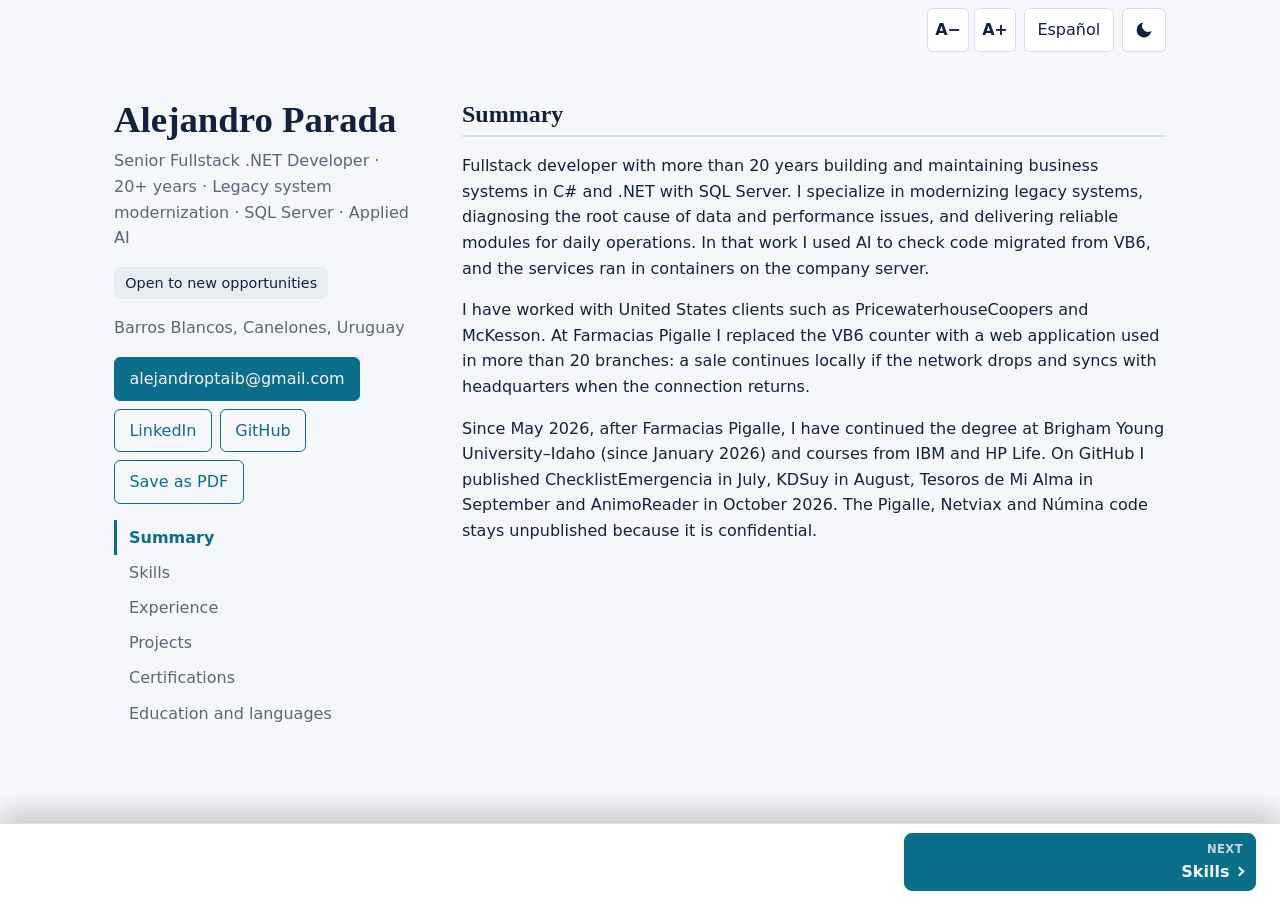
==== en/index.html @ 7855dfec "Alinear habilidades y cursos con lo que los casos pueden respaldar, y cerrar Sistemas HE en 2020. Co" ====
<!DOCTYPE html>
<html lang="en">
<head>
  <meta charset="utf-8">
  <script>
    try {
      var saved = localStorage.getItem("cv-lang");
      var lang = (document.documentElement.lang || "es").slice(0, 2);
      var agent = navigator.userAgent || "";
      var crawler = /bot|crawl|spider|slurp|preview|inspectiontool|google|bing|baidu|yandex|duckduck/i.test(agent);
      if (!crawler && (!saved || saved !== lang)) document.documentElement.classList.add("lang-pending");
    } catch (e) {}
  </script>
  <style>html.lang-pending body{visibility:hidden}</style>
  <meta name="viewport" content="width=device-width, initial-scale=1, viewport-fit=cover">
  <title>Alejandro Parada · Senior Fullstack .NET Developer</title>
  <meta name="description" content="Senior Fullstack .NET Developer with 20+ years of experience. Legacy system modernization, SQL Server and applied AI.">
  <meta name="author" content="Alejandro Parada">
  <meta name="robots" content="index, follow, max-snippet:-1, max-image-preview:large">
  <link rel="canonical" href="https://alejandroparada.github.io/en/">
  <meta property="og:type" content="profile">
  <meta property="og:site_name" content="Alejandro Parada">
  <meta property="og:title" content="Alejandro Parada · Senior Fullstack .NET Developer">
  <meta property="og:description" content="Senior Fullstack .NET Developer with 20+ years of experience. Legacy system modernization, SQL Server and applied AI.">
  <meta property="og:url" content="https://alejandroparada.github.io/en/">
  <meta property="og:locale" content="en_US">
  <meta property="og:locale:alternate" content="es_UY">
  <meta property="profile:first_name" content="Alejandro">
  <meta property="profile:last_name" content="Parada">
  <meta name="twitter:card" content="summary">
  <meta name="twitter:title" content="Alejandro Parada · Senior Fullstack .NET Developer">
  <meta name="twitter:description" content="Senior Fullstack .NET Developer with 20+ years of experience. Legacy system modernization, SQL Server and applied AI.">
  <meta name="color-scheme" content="light dark">
  <meta name="theme-color" content="#f5f7fa" media="(prefers-color-scheme: light)">
  <meta name="theme-color" content="#0e1420" media="(prefers-color-scheme: dark)">
  <link rel="alternate" hreflang="es" href="https://alejandroparada.github.io/">
  <link rel="alternate" hreflang="en" href="https://alejandroparada.github.io/en/">
  <link rel="alternate" hreflang="x-default" href="https://alejandroparada.github.io/">
  <script src="../js/locale.js?v=20261109h"></script>
  <link rel="stylesheet" href="../css/styles.css?v=20261109i">
  <script src="../js/theme.js?v=20261109h"></script>
  <script src="../js/font-size.js?v=20261109h"></script>
  <script src="../js/i18n.js?v=20261109h" defer></script>
  <script src="../js/data.js?v=20261109h" defer></script>
  <script src="../js/content/en.js?v=20261109k" defer></script>
  <script src="../js/templates.js?v=20261109j" defer></script>
  <script src="../js/experience.js?v=20261109h" defer></script>
  <script src="../js/detail-sheet.js?v=20261109h" defer></script>
  <script src="../js/case-sheet.js?v=20261109h" defer></script>
  <script src="../js/drawer.js?v=20261109h" defer></script>
  <script src="../js/tabs.js?v=20261109h" defer></script>
  <script src="../js/github.js?v=20261109h" defer></script>
  <script src="../js/main.js?v=20261109h" defer></script>
  <script type="application/ld+json">
  {
    "@context": "https://schema.org",
    "@type": "ProfilePage",
    "inLanguage": "en",
    "url": "https://alejandroparada.github.io/en/",
    "mainEntity": {
      "@type": "Person",
      "@id": "https://alejandroparada.github.io/#alejandro-parada",
      "name": "Alejandro Parada",
      "jobTitle": "Senior Fullstack .NET Developer",
      "description": "Senior Fullstack .NET Developer with 20+ years of experience. Legacy system modernization, SQL Server and applied AI.",
      "url": "https://alejandroparada.github.io/en/",
      "address": {
        "@type": "PostalAddress",
        "addressLocality": "Barros Blancos",
        "addressRegion": "Canelones",
        "addressCountry": "UY"
      },
      "knowsLanguage": ["es", "en"],
      "email": "alejandroptaib@gmail.com",
      "sameAs": [
        "https://www.linkedin.com/in/alejandro-parada-36637438/",
        "https://github.com/AlejandroParada"
      ]
    }
  }
  </script>
</head>
<body>
  <a class="skip-link" href="#main">Skip to content</a>

  <header class="topbar">
    <button type="button" class="topbar-btn menu-toggle" aria-controls="site-nav" aria-expanded="false">
      <span class="menu-icon" aria-hidden="true"></span>
      <span>Menu</span>
    </button>
    <div class="topbar-prefs">
      <div class="font-size" role="group" aria-label="Text size">
        <button type="button" class="topbar-btn" data-font-step="-1" aria-label="Decrease text size">A−</button>
        <button type="button" class="topbar-btn" data-font-step="1" aria-label="Increase text size">A+</button>
      </div>
      <a class="topbar-btn" href="../index.html" hreflang="es" lang="es">Español</a>
      <button type="button" class="topbar-btn theme-toggle" data-action="toggle-theme" aria-pressed="false" aria-label="Dark mode" title="Dark mode">
        <span class="theme-icon" aria-hidden="true"></span>
      </button>
    </div>
  </header>

  <div class="wrap">
    <aside>
      <h1>Alejandro Parada</h1>
      <p class="tag muted">Senior Fullstack .NET Developer · 20+ years · Legacy system modernization · SQL Server · Applied AI</p>
      <p class="badge">Open to new opportunities</p>
      <address class="tag muted">Barros Blancos, Canelones, Uruguay</address>
      <p class="tag contact-print">alejandroptaib@gmail.com · github.com/AlejandroParada</p>

      <div class="actions">
        <a class="btn btn-primary" href="mailto:alejandroptaib@gmail.com">alejandroptaib@gmail.com</a>
        <a class="btn" rel="me" href="https://www.linkedin.com/in/alejandro-parada-36637438/">LinkedIn</a>
        <a class="btn" id="gh" rel="me" href="https://github.com/AlejandroParada">GitHub</a>
        <button type="button" class="btn" data-action="print">Save as PDF</button>      </div>

      <nav class="drawer" id="site-nav" aria-label="Sections">
        <div class="drawer-head">
          <span class="drawer-title">Sections</span>
          <button type="button" class="drawer-close" data-drawer-close aria-label="Close menu">×</button>
        </div>
        <a href="#summary">Summary</a>
        <a href="#skills">Skills</a>
        <a href="#experience">Experience</a>
        <a href="#projects">Projects</a>
        <a href="#certifications">Certifications</a>
        <a href="#education">Education and languages</a>
      </nav>
    </aside>

    <main id="main" tabindex="-1">
      <section id="summary">
        <h2>Summary</h2>
        <p>Fullstack developer with more than 20 years building and maintaining business systems in C# and .NET with SQL Server. I specialize in modernizing legacy systems, diagnosing the root cause of data and performance issues, and delivering reliable modules for daily operations. In that work I used AI to check code migrated from VB6, and the services ran in containers on the company server.</p>
        <p>I have worked with United States clients such as PricewaterhouseCoopers and McKesson. At Farmacias Pigalle I replaced the VB6 counter with a web application used in more than 20 branches: a sale continues locally if the network drops and syncs with headquarters when the connection returns.</p>
        <p>Since May 2026, after Farmacias Pigalle, I have continued the degree at Brigham Young University–Idaho (since January 2026) and courses from IBM and HP Life. On GitHub I published ChecklistEmergencia in July, KDSuy in August, Tesoros de Mi Alma in September and AnimoReader in October 2026. The Pigalle, Netviax and Númina code stays unpublished because it is confidential.</p>
      </section>

      <section id="skills">
        <h2>Skills</h2>
        <div data-render="skills"></div>
      </section>

      <section id="experience">
        <h2>Experience</h2>
        <p class="tag muted">Tap each position to see more information.</p>
        <div class="actions">
          <button type="button" class="btn btn-sm" data-action="expand-all">Expand all</button>
          <button type="button" class="btn btn-sm" data-action="collapse-all">Collapse all</button>
        </div>
        <div data-render="jobs"></div>
      </section>

      <section id="projects">
        <h2>Projects</h2>
        <div class="grid" data-render="projects"></div>
        <div class="grid" data-render="repos"></div>
      </section>

      <section id="certifications">
        <h2>Certifications and courses</h2>
        <p class="tag muted">Tap each certification to see the details of each one.</p>
        <div data-render="certs"></div>
      </section>

      <section id="education">
        <h2>Education and languages</h2>
        <div data-render="education"></div>
        <div data-render="languages"></div>
      </section>

      <noscript><p class="muted">Enable JavaScript to see the full CV details.</p></noscript>
    </main>
  </div>

  <nav class="pager" aria-label="Pages">
    <a class="pager-btn pager-prev" data-pager="prev" hidden>
      <span class="pager-dir">Previous</span>
      <span class="pager-label">
        <span class="pager-chevron" aria-hidden="true"></span>
        <span class="pager-name"></span>
      </span>
    </a>
    <a class="pager-btn pager-next" data-pager="next" hidden>
      <span class="pager-dir">Next</span>
      <span class="pager-label">
        <span class="pager-chevron" aria-hidden="true"></span>
        <span class="pager-name"></span>
      </span>
    </a>
  </nav>

  <div class="drawer-backdrop" data-drawer-close></div>

  <div class="sheet" id="detail-sheet" role="region" aria-labelledby="detail-sheet-title" aria-live="polite">
    <div data-sheet-content></div>
  </div>

  <div class="case-backdrop" data-case-close></div>
  <div class="case-sheet" id="case-sheet" role="dialog" aria-modal="true" aria-hidden="true" aria-labelledby="case-sheet-title">
    <div data-case-content></div>
  </div>
</body>
</html>
---- css/styles.css ----
/* ==========================================================================
   Tokens
   ========================================================================== */
/* Cada color: light-dark(claro, oscuro). El tema lo decide color-scheme. */
:root {
  --bg: light-dark(#f5f7fa, #0e1420);
  --panel: light-dark(#fff, #151d2c);
  --ink: light-dark(#14213d, #e8edf5);
  --mute: light-dark(#5b6678, #9aa7bb);
  --line: light-dark(#d9dfe8, #26324a);
  --acc: light-dark(#0b6e8a, #5cc3df);
  --chip: light-dark(#e6eef4, #1d2940);
  --shadow: light-dark(rgba(0, 0, 0, .2), rgba(0, 0, 0, .5));

  --font-sans: system-ui, -apple-system, "Segoe UI", Roboto, sans-serif;
  --font-serif: Georgia, "Times New Roman", serif;

  --max: 1100px;
  --gutter: clamp(16px, 3vw, 24px);
  --gap: clamp(24px, 4vw, 48px);
  --pad-block: clamp(24px, 5vw, 48px);
  --radius: 8px;
  --radius-sm: 6px;
  --focus: 3px solid var(--acc);
  --tap: 2.75rem;
  --dur: .2s;

  --safe-left: max(var(--gutter), env(safe-area-inset-left, 0px));
  --safe-right: max(var(--gutter), env(safe-area-inset-right, 0px));
  --pager-space: calc(4.6rem + env(safe-area-inset-bottom, 0px));

  color-scheme: light dark;
}

:root[data-theme="light"] { color-scheme: light; }
:root[data-theme="dark"] { color-scheme: dark; }

/* ==========================================================================
   Base
   ========================================================================== */
*,
*::before,
*::after { box-sizing: border-box; }

html {
  -webkit-text-size-adjust: 100%;
  text-size-adjust: 100%;
  scroll-padding-bottom: var(--pager-space);
  font-size: calc(100% * var(--font-scale, 1));
}

@media (prefers-reduced-motion: no-preference) {
  html { scroll-behavior: smooth; }
}

body {
  margin: 0;
  padding-bottom: var(--pager-space);
  background: var(--bg);
  color: var(--ink);
  font: 1rem/1.6 var(--font-sans);
  overflow-wrap: break-word;
}

a { color: var(--acc); }

:focus-visible {
  outline: var(--focus);
  outline-offset: 2px;
}

[tabindex="-1"]:focus { outline: none; }

[hidden] { display: none !important; }

/* Mientras se resuelve el país, no se muestra el idioma que luego se va a cambiar. */
html.lang-pending body { visibility: hidden; }

h1, h2, h3 { margin: 0; text-wrap: balance; }

h1, h2, .dec-title, .sheet-title {
  font-family: var(--font-serif);
  font-weight: 700;
  line-height: 1.2;
}

h1 {
  font-size: clamp(1.9rem, 1.5rem + 2vw, 2.3rem);
  line-height: 1.1;
  margin-bottom: .5rem;
}

h2 {
  font-size: clamp(1.3rem, 1.15rem + .8vw, 1.5rem);
  margin-bottom: 1rem;
  padding-bottom: .4rem;
  border-bottom: 2px solid var(--line);
}

h3 { font-size: 1.05rem; }

ul { margin: 0; padding-left: 1.1rem; }

/* ==========================================================================
   Utilidades
   ========================================================================== */
.muted { color: var(--mute); }

.meta {
  margin: 0;
  color: var(--mute);
  font-size: .9rem;
}

.skip-link {
  position: absolute;
  left: var(--safe-left);
  top: 0;
  z-index: 50;
  padding: .5rem .9rem;
  background: var(--acc);
  color: var(--bg);
  transform: translateY(-120%);
}

.skip-link:focus { transform: none; }

/* ==========================================================================
   Layout (mobile first)
   ========================================================================== */
.wrap {
  display: grid;
  gap: var(--gap);
  max-width: var(--max);
  margin-inline: auto;
  padding-block: var(--pad-block);
  padding-inline: var(--safe-left) var(--safe-right);
}

.wrap > * { min-width: 0; }

.tag { margin: 0 0 1rem; }

address.tag { font-style: normal; }
.contact-print { display: none; }

section {
  margin-bottom: 3rem;
  scroll-margin-top: 4.5rem;
}

/* Barra superior y panel lateral (no desktop) */
.topbar {
  position: sticky;
  top: 0;
  z-index: 30;
  display: flex;
  align-items: center;
  gap: .5rem;
  padding: max(.5rem, env(safe-area-inset-top, 0px)) var(--safe-right) .5rem var(--safe-left);
  background: var(--bg);
  border-bottom: 1px solid var(--line);
}

.topbar-prefs {
  display: flex;
  align-items: center;
  gap: .5rem;
  margin-left: auto;
}

.font-size {
  display: inline-flex;
  align-items: center;
  gap: .35rem;
}

.font-size .topbar-btn {
  min-width: 2.5rem;
  padding-inline: .45rem;
  font-weight: 700;
  letter-spacing: -.02em;
}

.font-size .topbar-btn:disabled,
.font-size .topbar-btn:disabled:hover {
  opacity: .4;
  cursor: default;
  background: var(--panel);
}

.topbar-btn {
  display: inline-flex;
  align-items: center;
  justify-content: center;
  gap: .6rem;
  min-width: var(--tap);
  min-height: var(--tap);
  padding: .4rem .8rem;
  border: 1px solid var(--line);
  border-radius: var(--radius-sm);
  background: var(--panel);
  color: var(--ink);
  font: inherit;
  text-decoration: none;
  cursor: pointer;
}

/* Muestra la acción disponible: luna en tema claro, sol en tema oscuro. */
.theme-toggle { padding-inline: .6rem; }

.theme-icon {
  display: block;
  width: 1.25rem;
  height: 1.25rem;
  background: currentColor;
  mask: var(--icon) center / contain no-repeat;
  --icon: url("data:image/svg+xml,%3Csvg xmlns='http://www.w3.org/2000/svg' viewBox='0 0 24 24'%3E%3Cpath d='M21 12.8A9 9 0 1 1 11.2 3a7 7 0 0 0 9.8 9.8z'/%3E%3C/svg%3E");
}

.theme-toggle[aria-pressed="true"] .theme-icon {
  --icon: url("data:image/svg+xml,%3Csvg xmlns='http://www.w3.org/2000/svg' viewBox='0 0 24 24' fill='none' stroke='black' stroke-width='2' stroke-linecap='round'%3E%3Ccircle cx='12' cy='12' r='4'/%3E%3Cpath d='M12 2v2M12 20v2M4.9 4.9l1.4 1.4M17.7 17.7l1.4 1.4M2 12h2M20 12h2M4.9 19.1l1.4-1.4M17.7 6.3l1.4-1.4'/%3E%3C/svg%3E");
}

.menu-icon,
.menu-icon::before,
.menu-icon::after {
  display: block;
  width: 1.25rem;
  height: 2px;
  border-radius: 2px;
  background: currentColor;
}

.menu-icon { position: relative; }

.menu-icon::before,
.menu-icon::after {
  content: "";
  position: absolute;
  left: 0;
}

.menu-icon::before { top: -6px; }
.menu-icon::after { top: 6px; }

.drawer {
  position: fixed;
  inset: 0 auto 0 0;
  z-index: 40;
  display: flex;
  flex-direction: column;
  width: min(85vw, 320px);
  padding: max(1rem, env(safe-area-inset-top, 0px)) 1rem max(1rem, env(safe-area-inset-bottom, 0px)) var(--safe-left);
  overflow-y: auto;
  overscroll-behavior: contain;
  background: var(--panel);
  border-right: 3px solid var(--acc);
  box-shadow: 10px 0 30px var(--shadow);
  transform: translateX(-100%);
  visibility: hidden;
  transition: transform var(--dur), visibility var(--dur);
}

.drawer.is-open {
  transform: none;
  visibility: visible;
  transition: transform var(--dur), visibility 0s;
}

.drawer-head {
  display: flex;
  align-items: center;
  justify-content: space-between;
  margin-bottom: .5rem;
  padding-bottom: .5rem;
  border-bottom: 1px solid var(--line);
}

.drawer-title {
  font-family: var(--font-serif);
  font-size: 1.2rem;
  font-weight: 700;
}

.drawer-close {
  min-width: var(--tap);
  min-height: var(--tap);
  border: 0;
  border-radius: var(--radius-sm);
  background: none;
  color: var(--ink);
  font-size: 1.75rem;
  line-height: 1;
  cursor: pointer;
}

.drawer a {
  display: flex;
  align-items: center;
  min-height: var(--tap);
  padding: .5rem .75rem;
  border-radius: var(--radius-sm);
  color: var(--ink);
  text-decoration: none;
}

.drawer a[aria-current] {
  background: var(--chip);
  color: var(--acc);
  font-weight: 600;
}

.drawer-backdrop {
  position: fixed;
  inset: 0;
  z-index: 35;
  background: rgba(0, 0, 0, .45);
  opacity: 0;
  visibility: hidden;
  transition: opacity var(--dur), visibility var(--dur);
}

.drawer-backdrop.is-open {
  opacity: 1;
  visibility: visible;
}

.is-scroll-locked { overflow: hidden; }

@media (min-width: 52em) {
  .wrap { grid-template-columns: minmax(240px, 300px) minmax(0, 1fr); }

  section { scroll-margin-top: var(--pad-block); }

  .topbar {
    position: static;
    max-width: var(--max);
    margin-inline: auto;
    padding-bottom: 0;
    background: none;
    border-bottom: 0;
  }

  .menu-toggle,
  .drawer-head,
  .drawer-backdrop { display: none; }

  .drawer {
    position: static;
    display: block;
    width: auto;
    padding: 0;
    overflow: visible;
    background: none;
    border: 0;
    box-shadow: none;
    transform: none;
    visibility: visible;
    transition: none;
  }

  .drawer a {
    min-height: 0;
    padding: .3rem 0 .3rem .75rem;
    border-left: 3px solid transparent;
    border-radius: 0;
    color: var(--mute);
  }

  .drawer a[aria-current] {
    background: none;
    border-left-color: var(--acc);
    color: var(--acc);
  }
}

@media (min-width: 52em) and (min-height: 42em) {
  aside {
    position: sticky;
    top: 32px;
    align-self: start;
  }
}

@media (min-width: 100em) {
  html { font-size: calc(106.25% * var(--font-scale, 1)); }
}

/* ==========================================================================
   Componentes
   ========================================================================== */
.actions {
  display: flex;
  flex-wrap: wrap;
  gap: .5rem;
  margin: 0 0 1rem;
}

.btn {
  display: inline-flex;
  align-items: center;
  justify-content: center;
  padding: .5rem .9rem;
  border: 1px solid var(--acc);
  border-radius: var(--radius-sm);
  background: none;
  color: var(--acc);
  font: inherit;
  text-decoration: none;
  cursor: pointer;
}

.btn-primary {
  background: var(--acc);
  color: var(--bg);
}

.btn-sm {
  padding: .3rem .7rem;
  font-size: .9rem;
}

.badge {
  display: inline-block;
  margin: 0 0 1rem;
  padding: .3rem .7rem;
  border-radius: var(--radius-sm);
  background: var(--chip);
  font-size: .9rem;
}

.parallel {
  display: inline-block;
  margin-top: .35rem;
  padding: .1rem .45rem;
  border-radius: var(--radius-sm);
  background: var(--chip);
  color: var(--mute);
  font-size: .8rem;
}

.client-links {
  display: flex;
  flex-wrap: wrap;
  gap: .5rem;
  margin: .85rem 0 1rem;
}

.client-link {
  display: inline-flex;
  align-items: center;
  gap: .45rem;
  max-width: 100%;
  min-height: 2.25rem;
  padding: .3rem .7rem .3rem .35rem;
  border: 1px solid var(--line);
  border-radius: var(--radius);
  background: var(--panel);
  color: var(--ink);
  font-weight: 600;
  text-decoration: none;
}

.client-icon {
  width: 1.25rem;
  height: 1.25rem;
  padding: 2px;
  border-radius: 4px;
  background: #fff;
  object-fit: contain;
}

.org {
  display: inline-flex;
  align-items: center;
  gap: .35rem;
  vertical-align: middle;
}

.org-icon {
  flex: none;
  width: 1.15rem;
  height: 1.15rem;
  padding: 1px;
  border-radius: 3px;
  background: #fff;
  object-fit: contain;
}

.sheet .org-icon {
  width: 2.3rem;
  height: 2.3rem;
  padding: 2px;
  border-radius: 6px;
}

.case-head .org-icon {
  width: 3.45rem;
  height: 3.45rem;
  padding: 3px;
  border-radius: 8px;
}

.more { margin-top: .75rem; }

.more > summary { cursor: pointer; list-style: none; }

.more > summary::-webkit-details-marker { display: none; }

.more-open { display: none; }

.more[open] .more-closed { display: none; }

.more[open] .more-open { display: inline; }

.more-body { margin-top: .8rem; }

.chips {
  display: flex;
  flex-wrap: wrap;
  gap: .4rem;
  margin: .4rem 0 1rem;
}

.chip {
  padding: .15rem .6rem;
  border-radius: 99px;
  background: var(--chip);
  font-size: .9rem;
}

.chip-action {
  border: 1px solid var(--acc);
  background: var(--panel);
  color: var(--acc);
  font-family: inherit;
  line-height: inherit;
  text-align: left;
  cursor: pointer;
}

.chip-action.is-selected {
  background: var(--acc);
  color: var(--bg);
}

/* Línea de tiempo (educación) */
.timeline-item {
  position: relative;
  margin: 0 0 1.6rem 1rem;
  padding-left: 1.4rem;
  border-left: 2px solid var(--line);
}

.timeline-item::before {
  content: "";
  position: absolute;
  left: -7px;
  top: .55rem;
  width: 12px;
  height: 12px;
  border-radius: 50%;
  background: var(--acc);
}

/* Décadas de experiencia */
.dec {
  margin: 0 0 .8rem;
  background: var(--panel);
  border: 1px solid var(--line);
  border-radius: var(--radius);
}

.dec[open] { border-color: var(--acc); }

.dec summary {
  display: flex;
  flex-wrap: wrap;
  align-items: center;
  gap: .3rem .8rem;
  padding: .9rem 1.1rem;
  border-radius: var(--radius);
  cursor: pointer;
  list-style: none;
}

.dec summary::-webkit-details-marker { display: none; }

.dec summary::before {
  content: "";
  flex: none;
  width: .55rem;
  height: .55rem;
  border-right: 2px solid var(--acc);
  border-bottom: 2px solid var(--acc);
  transform: rotate(-45deg);
  transition: transform var(--dur);
}

.dec[open] summary::before { transform: rotate(45deg); }

.dec-title { font-size: 1.2rem; }

.dec summary .meta {
  margin-left: auto;
  text-align: right;
}

.dec-body { padding: 0 .5rem .5rem; }

/* Botón de puesto */
.jb {
  display: block;
  width: 100%;
  padding: .7rem .9rem;
  border: 0;
  border-left: 3px solid transparent;
  border-bottom: 1px solid var(--line);
  background: none;
  color: inherit;
  font: inherit;
  text-align: left;
  cursor: pointer;
}

.jb b { display: block; }

.jb.is-selected {
  background: var(--chip);
  border-left-color: var(--acc);
}

.dec summary:focus-visible,
.jb:focus-visible { outline-offset: -3px; }

.job-details,
.case-print { display: none; }

/* Tarjetas de proyectos */
.grid {
  display: grid;
  grid-template-columns: repeat(auto-fill, minmax(min(250px, 100%), 1fr));
  gap: 1rem;
}

.grid + .grid:not(:empty) { margin-top: 1rem; }

.card {
  padding: 1rem;
  background: var(--panel);
  border: 1px solid var(--line);
  border-radius: var(--radius);
}

button.card {
  display: block;
  width: 100%;
  font: inherit;
  color: inherit;
  text-align: start;
  cursor: pointer;
}

button.card.is-selected { border-color: var(--acc); }

.card .meta { margin-top: .3rem; }

.card-name {
  display: inline-flex;
  align-items: center;
  gap: .4rem;
}

.gh-icon {
  width: 1.05rem;
  height: 1.05rem;
  flex: none;
}

.sheet .gh-icon {
  width: 2.1rem;
  height: 2.1rem;
}

.card-text {
  margin: .5rem 0 0;
  font-size: .95rem;
}

/* Panel lateral derecho de detalle */
.sheet {
  position: fixed;
  inset: 0 0 0 auto;
  z-index: 32;
  width: 83.333%;
  overflow-y: auto;
  overscroll-behavior: contain;
  padding: 0 var(--safe-right) calc(var(--pager-space) + .4rem) 1.1rem;
  background: var(--panel);
  border-left: 3px solid var(--acc);
  box-shadow: -10px 0 30px var(--shadow);
  transform: translateX(100%);
  visibility: hidden;
  transition: transform var(--dur), visibility var(--dur);
}

.sheet.is-open {
  transform: none;
  visibility: visible;
  transition: transform var(--dur), visibility 0s;
}

.sheet-head {
  position: sticky;
  top: 0;
  display: flex;
  align-items: flex-start;
  justify-content: space-between;
  gap: .75rem;
  padding: max(1.1rem, env(safe-area-inset-top, 0px)) 0 .5rem;
  background: var(--panel);
}

.sheet-head .btn { flex: none; }

.sheet-title {
  flex: 1;
  min-width: 0;
  font-size: clamp(1.1rem, 1rem + .6vw, 1.3rem);
  overflow-wrap: anywhere;
}

.sheet-title .card-name { flex-wrap: wrap; }

.sheet-head + .meta { margin: 0 0 .6rem; }

.sheet-subtitle {
  margin: 1.2rem 0 .4rem;
  font-size: 1rem;
}

.sheet-media {
  display: block;
  width: 100%;
  height: auto;
  border: 1px solid var(--line);
  border-radius: var(--radius);
}

.sheet-more {
  margin: .85rem 0 1.15rem;
}

.sheet-more .meta { margin-bottom: .65rem; }

.sheet-more .btn { width: 100%; }

.case-open-icon {
  display: inline-block;
  width: .45rem;
  height: .45rem;
  margin-left: .55rem;
  border-right: 2px solid currentColor;
  border-bottom: 2px solid currentColor;
  transform: rotate(45deg) translateY(-.12rem);
}

/* Caso de un puesto: panel inferior, 5/6 del alto visible. */
.case-backdrop {
  position: fixed;
  inset: 0;
  z-index: 60;
  background: rgba(0, 0, 0, .4);
  opacity: 0;
  visibility: hidden;
  pointer-events: none;
  transition: opacity var(--dur), visibility var(--dur);
}

.case-backdrop.is-open {
  opacity: 1;
  visibility: visible;
  pointer-events: auto;
}

.case-sheet {
  position: fixed;
  left: 0;
  right: 0;
  bottom: 0;
  z-index: 61;
  height: 83.333vh;
  height: 83.333dvh;
  overflow-x: hidden;
  overflow-y: auto;
  overscroll-behavior: contain;
  background: var(--panel);
  border-top: 3px solid var(--acc);
  border-radius: 18px 18px 0 0;
  box-shadow: 0 -16px 40px var(--shadow);
  transform: translateY(100%);
  visibility: hidden;
  pointer-events: none;
  transition: transform var(--dur), visibility var(--dur);
}

.case-sheet.is-open {
  transform: none;
  visibility: visible;
  pointer-events: auto;
  transition: transform var(--dur), visibility 0s;
}

.case-inner { display: block; }

.case-handle {
  width: 2.5rem;
  height: 4px;
  margin: .7rem auto .35rem;
  border-radius: 99px;
  background: var(--line);
}

.case-head {
  position: sticky;
  top: 0;
  z-index: 2;
  padding: 0 max(1rem, env(safe-area-inset-right, 0px)) .75rem max(1rem, env(safe-area-inset-left, 0px));
  border-bottom: 1px solid var(--line);
  background: var(--panel);
}

.case-head-inner,
.case-body-inner {
  width: min(100%, 52rem);
  margin-inline: auto;
}

.case-head-inner {
  display: flex;
  align-items: flex-start;
  justify-content: space-between;
  gap: .75rem;
}

.case-head-text { min-width: 0; }

.case-head .btn { flex: none; }

.case-kicker {
  margin: 0 0 .15rem;
  color: var(--acc);
  font-size: .8rem;
  font-weight: 600;
}

.case-head .meta { margin-top: .2rem; }

.case-body {
  padding: 1rem max(1rem, env(safe-area-inset-right, 0px)) max(1.25rem, env(safe-area-inset-bottom, 0px)) max(1rem, env(safe-area-inset-left, 0px));
}

.case-lead {
  margin: 0 0 1rem;
  font-size: 1.05rem;
  line-height: 1.5;
  text-wrap: pretty;
}

.case-metrics {
  display: grid;
  grid-template-columns: repeat(2, minmax(0, 1fr));
  gap: .6rem;
  margin: 0 0 1.1rem;
}

.case-metric {
  min-width: 0;
  padding: .7rem .8rem;
  background: var(--bg);
  border: 1px solid var(--line);
  border-radius: var(--radius);
}

.case-metric b {
  display: block;
  color: var(--acc);
  font-family: var(--font-serif);
  font-size: clamp(1.15rem, 1rem + .8vw, 1.45rem);
  font-weight: 700;
  line-height: 1.15;
  white-space: nowrap;
}

.case-metric span {
  display: block;
  margin-top: .2rem;
  color: var(--mute);
  font-size: .8rem;
  line-height: 1.35;
}

.case-section .sheet-subtitle {
  font-family: var(--font-serif);
  font-size: 1.05rem;
}

.case-section p { margin: 0 0 .75rem; }

.case-section p:last-child { margin-bottom: 0; }

.case-section ul { margin-top: .35rem; }

.case-body .chips:last-child { margin-bottom: 0; }

body.is-case-open { overflow: hidden; }

@media (min-width: 52em) {
  .case-metrics { grid-template-columns: repeat(4, minmax(0, 1fr)); }
}

@media (max-height: 34rem) and (min-width: 40em) {
  .case-metrics { grid-template-columns: repeat(4, minmax(0, 1fr)); }
}

@media (max-height: 34rem) {
  .case-handle { margin-block: .4rem .1rem; }
  .case-head { padding-bottom: .55rem; }
  .case-metric { padding: .5rem .65rem; }
  .case-body { padding-top: .75rem; }
}

/* ==========================================================================
   Interacción según dispositivo
   ========================================================================== */
@media (hover: hover) {
  .drawer a:hover { color: var(--acc); }
  .dec summary:hover,
  .jb:hover,
  .chip-action:not(.is-selected):hover,
  .topbar-btn:hover,
  .drawer-close:hover,
  .pager-prev:hover,
  .client-link:hover { background: var(--chip); }
  .pager-next:hover { filter: brightness(1.08); }
}

@media (pointer: coarse) {
  .btn,
  .jb,
  .chip-action,
  .drawer a,
  .dec summary { min-height: var(--tap); }
}

@media (prefers-reduced-motion: reduce) {
  *,
  *::before,
  *::after {
    transition: none !important;
    animation: none !important;
  }
}

@media (forced-colors: active) {
  .timeline-item::before,
  .theme-icon { background: CanvasText; }
  .jb.is-selected,
  .case-sheet { border-color: Highlight; }
}

/* Barra fija para pasar de una sección a la vecina. */
.pager {
  position: fixed;
  left: 0;
  right: 0;
  bottom: 0;
  z-index: 33;
  display: flex;
  align-items: stretch;
  gap: .6rem;
  padding: .55rem var(--safe-right) max(.55rem, env(safe-area-inset-bottom, 0px)) var(--safe-left);
  background: var(--panel);
  border-top: 1px solid var(--line);
  box-shadow: 0 -10px 28px var(--shadow);
}

.pager-btn {
  display: flex;
  flex-direction: column;
  justify-content: center;
  gap: .05rem;
  width: min(22rem, calc(50% - .3rem));
  min-width: 0;
  min-height: var(--tap);
  padding: .35rem .75rem;
  border: 1px solid var(--line);
  border-radius: var(--radius);
  background: var(--bg);
  color: var(--ink);
  text-decoration: none;
}

.pager-next {
  margin-left: auto;
  align-items: flex-end;
  text-align: end;
  border-color: var(--acc);
  background: var(--acc);
  color: var(--bg);
}

.pager-dir {
  font-size: .72rem;
  font-weight: 600;
  letter-spacing: .04em;
  text-transform: uppercase;
}

.pager-prev .pager-dir { color: var(--mute); }

.pager-next .pager-dir { color: color-mix(in srgb, var(--bg) 78%, var(--acc)); }

.pager-label {
  display: flex;
  align-items: center;
  gap: .4rem;
  min-width: 0;
  max-width: 100%;
  font-weight: 600;
}

.pager-next .pager-label { flex-direction: row-reverse; }

.pager-name {
  overflow: hidden;
  text-overflow: ellipsis;
  white-space: nowrap;
}

.pager-chevron {
  flex: none;
  width: .45rem;
  height: .45rem;
  border-top: 2px solid currentColor;
  border-right: 2px solid currentColor;
}

.pager-prev .pager-chevron { transform: rotate(-135deg); }
.pager-next .pager-chevron { transform: rotate(45deg); }

/* ==========================================================================
   Impresión
   ========================================================================== */
@media print {
  :root,
  :root[data-theme] { color-scheme: light; }
  body {
    background: #fff;
    color: #000;
    padding-bottom: 0;
  }
  .wrap { display: block; }
  #main > section[hidden] { display: block !important; }
  .topbar,
  .drawer,
  .drawer-backdrop,
  .pager,
  .btn,
  .skip-link,
  .sheet,
  .case-sheet,
  .case-backdrop,
  .more > summary { display: none; }
  .case-print {
    display: block;
    margin: .2rem 0 .9rem;
    padding-left: 2.2rem;
  }
  .case-section,
  .case-metric { break-inside: avoid; }
  .contact-print { display: block; }
  .job-details {
    display: block;
    margin: .3rem 0 .6rem;
    padding-left: 2.2rem;
  }
  .jb { cursor: default; }
  .dec,
  .card,
  .timeline-item { break-inside: avoid; }
}
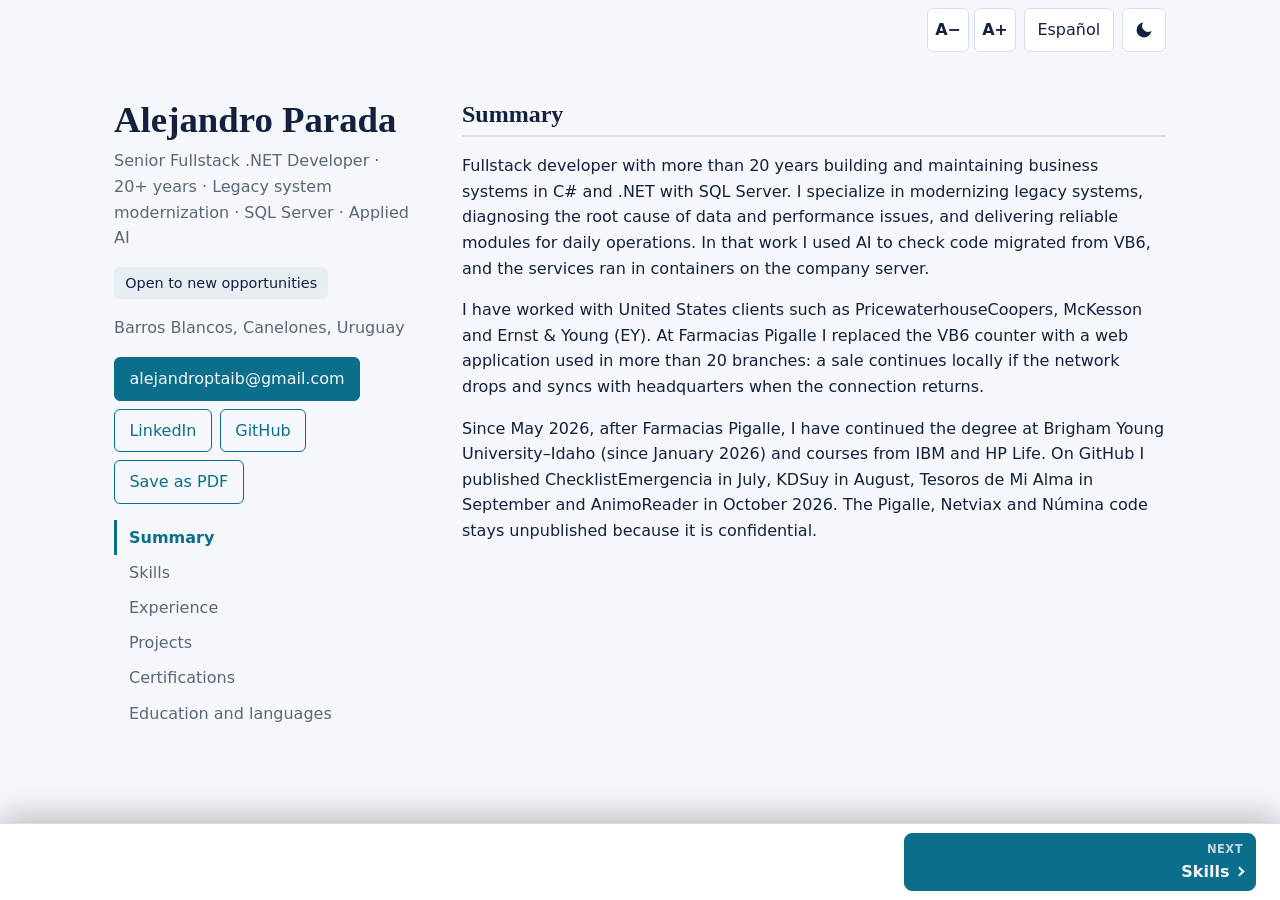
==== commit d894794c: "Mostrar EY en el CV, aclarar el contacto en móvil y permitir ordenar experiencia, certificaciones y " ====
--- a/en/index.html
+++ b/en/index.html
@@ -9,6 +9,8 @@
       var agent = navigator.userAgent || "";
       var crawler = /bot|crawl|spider|slurp|preview|inspectiontool|google|bing|baidu|yandex|duckduck/i.test(agent);
       if (!crawler && (!saved || saved !== lang)) document.documentElement.classList.add("lang-pending");
+      var page = (location.hash || "").replace(/^#/, "");
+      if (page && page !== "resumen" && page !== "summary") document.documentElement.classList.add("show-identity");
     } catch (e) {}
   </script>
   <style>html.lang-pending body{visibility:hidden}</style>
@@ -37,20 +39,22 @@
   <link rel="alternate" hreflang="en" href="https://alejandroparada.github.io/en/">
   <link rel="alternate" hreflang="x-default" href="https://alejandroparada.github.io/">
   <script src="../js/locale.js?v=20261109h"></script>
-  <link rel="stylesheet" href="../css/styles.css?v=20261109i">
+  <link rel="stylesheet" href="../css/styles.css?v=20261110i">
   <script src="../js/theme.js?v=20261109h"></script>
   <script src="../js/font-size.js?v=20261109h"></script>
   <script src="../js/i18n.js?v=20261109h" defer></script>
-  <script src="../js/data.js?v=20261109h" defer></script>
-  <script src="../js/content/en.js?v=20261109k" defer></script>
-  <script src="../js/templates.js?v=20261109j" defer></script>
-  <script src="../js/experience.js?v=20261109h" defer></script>
+  <script src="../js/data.js?v=20261110h" defer></script>
+  <script src="../js/content/en.js?v=20261110a" defer></script>
+  <script src="../js/templates.js?v=20261110h" defer></script>
+  <script src="../js/experience.js?v=20261110g" defer></script>
   <script src="../js/detail-sheet.js?v=20261109h" defer></script>
   <script src="../js/case-sheet.js?v=20261109h" defer></script>
   <script src="../js/drawer.js?v=20261109h" defer></script>
+  <script src="../js/location.js?v=20261110d" defer></script>
+  <script src="../js/identity.js?v=20261110f" defer></script>
   <script src="../js/tabs.js?v=20261109h" defer></script>
   <script src="../js/github.js?v=20261109h" defer></script>
-  <script src="../js/main.js?v=20261109h" defer></script>
+  <script src="../js/main.js?v=20261110i" defer></script>
   <script type="application/ld+json">
   {
     "@context": "https://schema.org",
@@ -83,10 +87,10 @@
 <body>
   <a class="skip-link" href="#main">Skip to content</a>
 
-  <header class="topbar">
-    <button type="button" class="topbar-btn menu-toggle" aria-controls="site-nav" aria-expanded="false">
+  <header class="mast">
+    <div class="topbar">
+    <button type="button" class="topbar-btn menu-toggle" aria-controls="site-nav" aria-expanded="false" aria-label="Menu">
       <span class="menu-icon" aria-hidden="true"></span>
-      <span>Menu</span>
     </button>
     <div class="topbar-prefs">
       <div class="font-size" role="group" aria-label="Text size">
@@ -98,21 +102,41 @@
         <span class="theme-icon" aria-hidden="true"></span>
       </button>
     </div>
+    </div>
+    <button type="button" class="identity-toggle" aria-controls="identity-drawer" aria-expanded="false">Alejandro Parada</button>
   </header>
+  <div class="identity-backdrop" data-identity-close></div>
+  <div class="identity-drawer" id="identity-drawer" role="dialog" aria-modal="true" aria-hidden="true" aria-label="Contact"></div>
 
   <div class="wrap">
     <aside>
+      <div class="profile">
       <h1>Alejandro Parada</h1>
       <p class="tag muted">Senior Fullstack .NET Developer · 20+ years · Legacy system modernization · SQL Server · Applied AI</p>
       <p class="badge">Open to new opportunities</p>
-      <address class="tag muted">Barros Blancos, Canelones, Uruguay</address>
+      <address class="tag muted location-text">Barros Blancos, Canelones, Uruguay</address>
+      <button type="button" class="location" data-map-open aria-controls="map-drawer" aria-expanded="false">Barros Blancos, Canelones, Uruguay</button>
       <p class="tag contact-print">alejandroptaib@gmail.com · github.com/AlejandroParada</p>
 
       <div class="actions">
         <a class="btn btn-primary" href="mailto:alejandroptaib@gmail.com">alejandroptaib@gmail.com</a>
-        <a class="btn" rel="me" href="https://www.linkedin.com/in/alejandro-parada-36637438/">LinkedIn</a>
-        <a class="btn" id="gh" rel="me" href="https://github.com/AlejandroParada">GitHub</a>
-        <button type="button" class="btn" data-action="print">Save as PDF</button>      </div>
+        <div class="contact-row">
+          <a class="btn contact-link" data-contact="whatsapp" href="https://wa.me/59894736724" target="_blank" rel="noopener noreferrer">
+            <span class="contact-icon" aria-hidden="true"></span>
+            <span class="contact-label">WhatsApp</span>
+          </a>
+          <a class="btn contact-link" data-contact="linkedin" rel="me" href="https://www.linkedin.com/in/alejandro-parada-36637438/">
+            <span class="contact-icon" aria-hidden="true"></span>
+            <span class="contact-label">LinkedIn</span>
+          </a>
+          <a class="btn contact-link" data-contact="github" id="gh" rel="me" href="https://github.com/AlejandroParada">
+            <span class="contact-icon" aria-hidden="true"></span>
+            <span class="contact-label">GitHub</span>
+          </a>
+        </div>
+        <button type="button" class="btn" data-action="print">Save as PDF</button>
+      </div>
+      </div>
 
       <nav class="drawer" id="site-nav" aria-label="Sections">
         <div class="drawer-head">
@@ -129,10 +153,10 @@
     </aside>
 
     <main id="main" tabindex="-1">
-      <section id="summary">
+      <section id="summary" data-home>
         <h2>Summary</h2>
         <p>Fullstack developer with more than 20 years building and maintaining business systems in C# and .NET with SQL Server. I specialize in modernizing legacy systems, diagnosing the root cause of data and performance issues, and delivering reliable modules for daily operations. In that work I used AI to check code migrated from VB6, and the services ran in containers on the company server.</p>
-        <p>I have worked with United States clients such as PricewaterhouseCoopers and McKesson. At Farmacias Pigalle I replaced the VB6 counter with a web application used in more than 20 branches: a sale continues locally if the network drops and syncs with headquarters when the connection returns.</p>
+        <p>I have worked with United States clients such as PricewaterhouseCoopers, McKesson and Ernst & Young (EY). At Farmacias Pigalle I replaced the VB6 counter with a web application used in more than 20 branches: a sale continues locally if the network drops and syncs with headquarters when the connection returns.</p>
         <p>Since May 2026, after Farmacias Pigalle, I have continued the degree at Brigham Young University–Idaho (since January 2026) and courses from IBM and HP Life. On GitHub I published ChecklistEmergencia in July, KDSuy in August, Tesoros de Mi Alma in September and AnimoReader in October 2026. The Pigalle, Netviax and Númina code stays unpublished because it is confidential.</p>
       </section>
 
@@ -144,7 +168,11 @@
       <section id="experience">
         <h2>Experience</h2>
         <p class="tag muted">Tap each position to see more information.</p>
-        <div class="actions">
+        <button type="button" class="order-toggle" data-action="toggle-job-order" aria-pressed="false" aria-label="Chronological order">
+          <span class="order-option" data-order="tech" aria-hidden="true">Technologies</span>
+          <span class="order-option" data-order="chrono" aria-hidden="true">Chronological</span>
+        </button>
+        <div class="actions" data-decade-actions>
           <button type="button" class="btn btn-sm" data-action="expand-all">Expand all</button>
           <button type="button" class="btn btn-sm" data-action="collapse-all">Collapse all</button>
         </div>
@@ -153,6 +181,11 @@
 
       <section id="projects">
         <h2>Projects</h2>
+        <p class="tag muted">Tap each project to see more information.</p>
+        <button type="button" class="order-toggle" data-action="toggle-project-filter" aria-pressed="false" aria-label="GitHub projects only">
+          <span class="order-option" aria-hidden="true">All</span>
+          <span class="order-option" aria-hidden="true">GitHub</span>
+        </button>
         <div class="grid" data-render="projects"></div>
         <div class="grid" data-render="repos"></div>
       </section>
@@ -160,6 +193,10 @@
       <section id="certifications">
         <h2>Certifications and courses</h2>
         <p class="tag muted">Tap each certification to see the details of each one.</p>
+        <button type="button" class="order-toggle" data-action="toggle-cert-order" aria-pressed="false" aria-label="Chronological order">
+          <span class="order-option" aria-hidden="true">Relevance</span>
+          <span class="order-option" aria-hidden="true">Chronological</span>
+        </button>
         <div data-render="certs"></div>
       </section>
 
@@ -192,6 +229,16 @@
 
   <div class="drawer-backdrop" data-drawer-close></div>
 
+  <div class="map-backdrop" data-map-close></div>
+  <aside class="map-drawer" id="map-drawer" role="dialog" aria-modal="true" aria-hidden="true" aria-labelledby="map-drawer-title">
+    <div class="map-drawer-head">
+      <span class="drawer-title" id="map-drawer-title">Barros Blancos</span>
+      <button type="button" class="drawer-close" data-map-close aria-label="Close">×</button>
+    </div>
+    <p class="tag muted">Canelones, Uruguay</p>
+    <div data-render="location-map"></div>
+  </aside>
+
   <div class="sheet" id="detail-sheet" role="region" aria-labelledby="detail-sheet-title" aria-live="polite">
     <div data-sheet-content></div>
   </div>
--- a/css/styles.css
+++ b/css/styles.css
@@ -162,6 +162,59 @@
   border-bottom: 1px solid var(--line);
 }
 
+.identity-toggle {
+  display: none;
+  width: 100%;
+  min-height: var(--tap);
+  padding: .2rem var(--safe-right) .55rem var(--safe-left);
+  border: 0;
+  background: none;
+  color: var(--ink);
+  font: inherit;
+  text-align: center;
+  cursor: pointer;
+}
+
+.identity-backdrop {
+  position: fixed;
+  inset: 0;
+  z-index: 27;
+  background: rgba(0, 0, 0, .45);
+  opacity: 0;
+  visibility: hidden;
+  transition: opacity var(--dur), visibility var(--dur);
+}
+
+.identity-backdrop.is-open {
+  opacity: 1;
+  visibility: visible;
+}
+
+.identity-drawer {
+  position: fixed;
+  z-index: 28;
+  top: 0;
+  right: 0;
+  left: 0;
+  padding: calc(var(--mast-h, 4.5rem) + .85rem) var(--safe-right) 1rem var(--safe-left);
+  background: var(--bg);
+  border-bottom: 1px solid var(--line);
+  box-shadow: 0 12px 28px var(--shadow);
+  transform: translateY(-100%);
+  visibility: hidden;
+  transition: transform var(--dur), visibility var(--dur);
+}
+
+.identity-drawer.is-open {
+  transform: none;
+  visibility: visible;
+  transition: transform var(--dur), visibility 0s;
+}
+
+.identity-drawer .actions { margin-bottom: 0; }
+
+.identity-drawer [data-action="print"] { display: none; }
+
 .topbar-prefs {
   display: flex;
   align-items: center;
@@ -419,6 +472,206 @@
 .btn-sm {
   padding: .3rem .7rem;
   font-size: .9rem;
+}
+
+.order-toggle {
+  display: flex;
+  width: 100%;
+  min-height: var(--tap);
+  margin: 0 0 1rem;
+  padding: 0;
+  overflow: hidden;
+  border: 1px solid var(--acc);
+  border-radius: var(--radius-sm);
+  background: none;
+  color: var(--acc);
+  font: inherit;
+  cursor: pointer;
+}
+
+.order-option {
+  display: flex;
+  flex: 1 1 50%;
+  align-items: center;
+  justify-content: center;
+  padding: .4rem .75rem;
+  transition: background var(--dur), color var(--dur);
+}
+
+.order-toggle[aria-pressed="false"] .order-option:first-child,
+.order-toggle[aria-pressed="true"] .order-option:last-child {
+  background: var(--acc);
+  color: var(--bg);
+  font-weight: 600;
+}
+
+/* La ubicación y los iconos de contacto solo cambian de medida en la vista angosta.
+   En desktop .contact-row se disuelve y WhatsApp queda fuera, así los botones no se mueven. */
+.location { display: none; }
+
+.contact-row { display: contents; }
+
+[data-contact="whatsapp"] { display: none; }
+
+.contact-icon {
+  display: none;
+  width: 1.35rem;
+  height: 1.35rem;
+  background: currentColor;
+  -webkit-mask: var(--contact-icon) center / contain no-repeat;
+  mask: var(--contact-icon) center / contain no-repeat;
+}
+
+[data-contact="whatsapp"] {
+  --contact-icon: url("data:image/svg+xml,%3Csvg xmlns='http://www.w3.org/2000/svg' viewBox='0 0 24 24'%3E%3Cpath fill='black' d='M12.04 2C6.58 2 2.15 6.4 2.15 11.83c0 1.74.46 3.44 1.34 4.94L2 22l5.39-1.41a10.1 10.1 0 0 0 4.65 1.12h.01c5.46 0 9.89-4.4 9.89-9.83C21.94 6.4 17.5 2 12.04 2zm5.76 13.92c-.24.68-1.4 1.3-1.94 1.38-.5.08-1.12.11-1.81-.11-.41-.14-.95-.31-1.63-.61-2.87-1.24-4.74-4.13-4.88-4.32-.14-.19-1.16-1.54-1.16-2.94s.73-2.08 1-2.37c.24-.27.64-.4.86-.4h.62c.2 0 .46-.07.72.55.27.64.9 2.2.98 2.36.08.16.13.35.03.56-.1.21-.15.34-.3.52-.14.18-.3.4-.43.54-.14.14-.29.3-.12.58.16.27.73 1.2 1.57 1.95 1.08.96 1.99 1.26 2.27 1.4.27.14.44.12.6-.07.16-.19.7-.81.88-1.09.19-.27.37-.23.62-.14.26.1 1.62.76 1.9.9.27.14.46.21.52.32.07.12.07.68-.17 1.36z'/%3E%3C/svg%3E");
+}
+
+[data-contact="linkedin"] {
+  --contact-icon: url("data:image/svg+xml,%3Csvg xmlns='http://www.w3.org/2000/svg' viewBox='0 0 24 24'%3E%3Cpath fill='black' d='M4.98 3.5C4.98 4.88 3.88 6 2.5 6S0 4.88 0 3.5 1.12 1 2.5 1s2.48 1.12 2.48 2.5zM.5 8.5h4V24h-4V8.5zM8.5 8.5h3.84v2.12h.05c.53-1.01 1.84-2.07 3.79-2.07 4.05 0 4.8 2.67 4.8 6.14V24h-4v-7.75c0-1.85-.03-4.22-2.57-4.22-2.58 0-2.97 2.01-2.97 4.09V24h-4V8.5z'/%3E%3C/svg%3E");
+}
+
+[data-contact="github"] {
+  --contact-icon: url("data:image/svg+xml,%3Csvg xmlns='http://www.w3.org/2000/svg' viewBox='0 0 16 16'%3E%3Cpath fill='black' d='M8 0C3.58 0 0 3.58 0 8c0 3.54 2.29 6.53 5.47 7.59.4.07.55-.17.55-.38 0-.19-.01-.82-.01-1.49-2.01.37-2.53-.49-2.69-.94-.09-.23-.48-.94-.82-1.13-.28-.15-.68-.52-.01-.53.63-.01 1.08.58 1.23.82.72 1.21 1.87.87 2.33.66.07-.52.28-.87.51-1.07-1.78-.2-3.64-.89-3.64-3.95 0-.87.31-1.59.82-2.15-.08-.2-.36-1.02.08-2.12 0 0 .67-.21 2.2.82.64-.18 1.32-.27 2-.27.68 0 1.36.09 2 .27 1.53-1.04 2.2-.82 2.2-.82.44 1.1.16 1.92.08 2.12.51.56.82 1.27.82 2.15 0 3.07-1.87 3.75-3.65 3.95.29.25.54.73.54 1.48 0 1.07-.01 1.93-.01 2.2 0 .21.15.46.55.38A8.013 8.013 0 0016 8c0-4.42-3.58-8-8-8z'/%3E%3C/svg%3E");
+}
+
+.map-backdrop {
+  position: fixed;
+  inset: 0;
+  z-index: 35;
+  background: rgba(0, 0, 0, .45);
+  opacity: 0;
+  visibility: hidden;
+  transition: opacity var(--dur), visibility var(--dur);
+}
+
+.map-backdrop.is-open {
+  opacity: 1;
+  visibility: visible;
+}
+
+.map-drawer {
+  position: fixed;
+  inset: 0 0 0 auto;
+  z-index: 40;
+  display: flex;
+  flex-direction: column;
+  width: min(85vw, 360px);
+  padding: max(1rem, env(safe-area-inset-top, 0px)) var(--safe-right) max(1rem, env(safe-area-inset-bottom, 0px)) 1rem;
+  overflow-y: auto;
+  overscroll-behavior: contain;
+  background: var(--panel);
+  border-left: 3px solid var(--acc);
+  box-shadow: -10px 0 30px var(--shadow);
+  transform: translateX(100%);
+  visibility: hidden;
+  transition: transform var(--dur), visibility var(--dur);
+}
+
+.map-drawer.is-open {
+  transform: none;
+  visibility: visible;
+  transition: transform var(--dur), visibility 0s;
+}
+
+.map-drawer-head {
+  display: flex;
+  align-items: center;
+  justify-content: space-between;
+  gap: .75rem;
+  margin-bottom: .5rem;
+  padding-bottom: .5rem;
+  border-bottom: 1px solid var(--line);
+}
+
+.uy-map {
+  display: block;
+  width: 100%;
+  height: auto;
+}
+
+.uy-land {
+  fill: color-mix(in srgb, var(--acc) 22%, var(--panel));
+  stroke: var(--acc);
+  stroke-width: 1.6;
+  stroke-linejoin: round;
+}
+
+.uy-pin { fill: var(--acc); }
+
+.uy-pin-core { fill: var(--panel); }
+
+@media (max-width: 51.999em) {
+  .mast {
+    position: sticky;
+    top: 0;
+    z-index: 30;
+    background: var(--bg);
+  }
+
+  .topbar { position: static; }
+
+  html.show-identity .topbar { border-bottom: 0; }
+
+  html.show-identity .mast { border-bottom: 1px solid var(--line); }
+
+  html.show-identity .identity-toggle { display: block; }
+
+  html.show-identity .profile { display: none; }
+
+  .location-text { display: none; }
+
+  .location {
+    display: flex;
+    align-items: center;
+    justify-content: center;
+    width: 100%;
+    margin: 0 0 1rem;
+    padding: .5rem .9rem;
+    border: 1px solid var(--acc);
+    border-radius: var(--radius-sm);
+    background: none;
+    color: var(--acc);
+    font: inherit;
+    text-align: center;
+    cursor: pointer;
+  }
+
+  [data-contact="whatsapp"] { display: inline-flex; }
+
+  .contact-icon { display: block; }
+
+  .contact-row {
+    display: grid;
+    grid-template-columns: repeat(3, minmax(0, 1fr));
+    gap: .5rem;
+    width: 100%;
+  }
+
+  .contact-row .btn {
+    position: relative;
+    width: 100%;
+    min-width: 0;
+    min-height: var(--tap);
+  }
+
+  .contact-label {
+    position: absolute;
+    width: 1px;
+    height: 1px;
+    padding: 0;
+    margin: -1px;
+    overflow: hidden;
+    clip: rect(0, 0, 0, 0);
+    white-space: nowrap;
+    border: 0;
+  }
+
+  .actions > .btn-primary,
+  .actions > [data-action="print"] {
+    flex: 1 0 100%;
+    width: 100%;
+    justify-content: center;
+  }
 }
 
 .badge {
@@ -624,7 +877,45 @@
   cursor: pointer;
 }
 
-.jb b { display: block; }
+.job-id {
+  display: flex;
+  flex-direction: column;
+  align-items: flex-start;
+  gap: .12rem;
+  font-family: var(--font-sans);
+  font-weight: 400;
+  line-height: 1.3;
+}
+
+.job-company {
+  display: inline-flex;
+  align-items: center;
+  gap: .4rem;
+  font-weight: 700;
+}
+
+.jb .job-company { font-size: 1.05rem; }
+
+.job-role { font-weight: 500; }
+
+.job-when {
+  color: var(--mute);
+  font-size: .9rem;
+  font-weight: 400;
+}
+
+.sheet-title .job-company,
+.case-head .job-company {
+  font-family: var(--font-serif);
+  font-size: clamp(1.1rem, 1rem + .6vw, 1.3rem);
+  line-height: 1.2;
+}
+
+.sheet-title .job-role,
+.case-head .job-role {
+  font-size: 1rem;
+  font-weight: 600;
+}
 
 .jb.is-selected {
   background: var(--chip);
@@ -1064,8 +1355,15 @@
   .wrap { display: block; }
   #main > section[hidden] { display: block !important; }
   .topbar,
+  .identity-toggle,
+  .order-toggle,
+  .identity-drawer,
+  .identity-backdrop,
   .drawer,
   .drawer-backdrop,
+  .location,
+  .map-drawer,
+  .map-backdrop,
   .pager,
   .btn,
   .skip-link,
@@ -1081,6 +1379,8 @@
   .case-section,
   .case-metric { break-inside: avoid; }
   .contact-print { display: block; }
+  html.show-identity .profile { display: block; }
+  .location-text { display: block; }
   .job-details {
     display: block;
     margin: .3rem 0 .6rem;
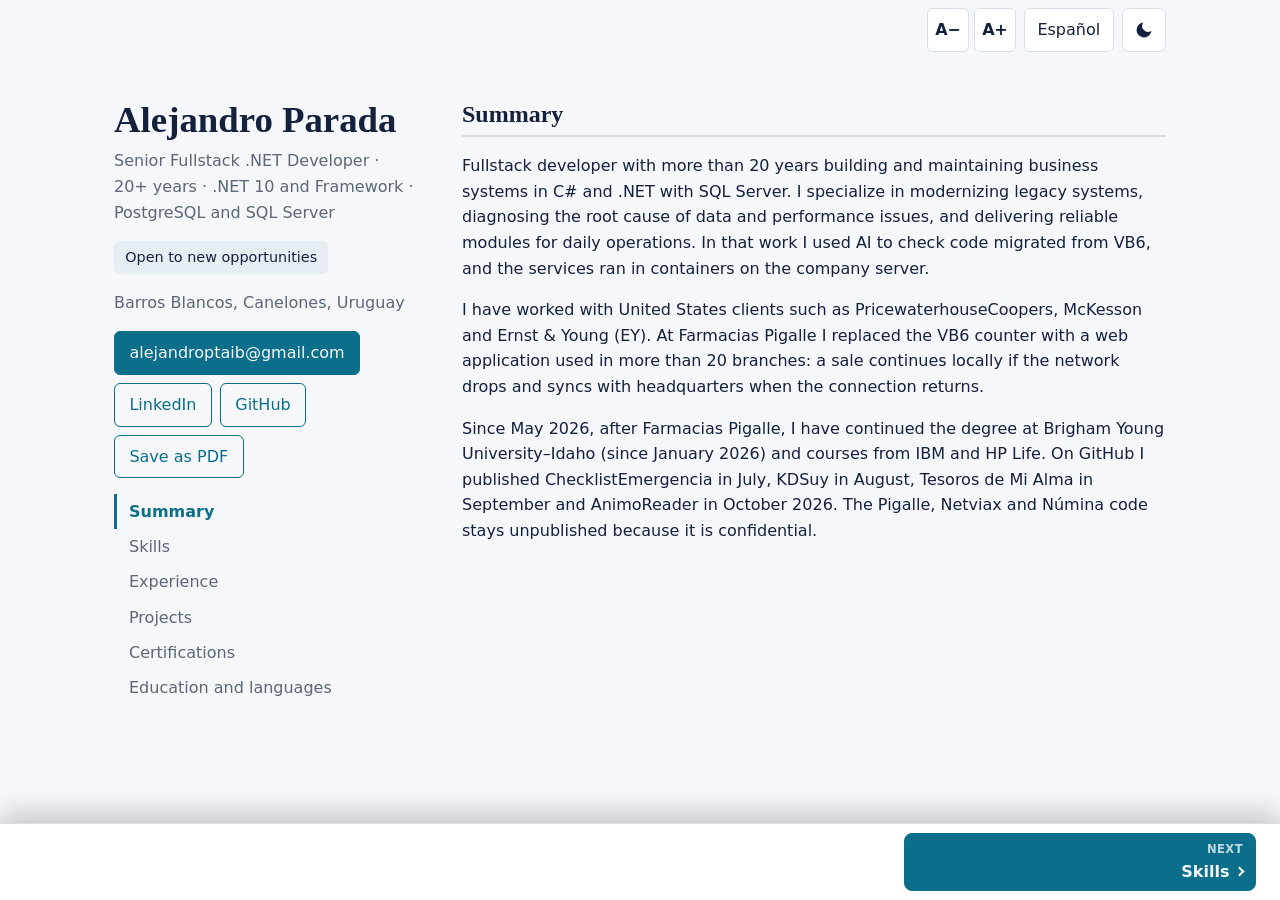
==== commit f8607aff: "Subir al frente las habilidades que el caso y OfflineSync ya demuestran. Co-authored-by: Cursor <cur" ====
--- a/en/index.html
+++ b/en/index.html
@@ -16,14 +16,14 @@
   <style>html.lang-pending body{visibility:hidden}</style>
   <meta name="viewport" content="width=device-width, initial-scale=1, viewport-fit=cover">
   <title>Alejandro Parada · Senior Fullstack .NET Developer</title>
-  <meta name="description" content="Senior Fullstack .NET Developer with 20+ years of experience. Legacy system modernization, SQL Server and applied AI.">
+  <meta name="description" content="Senior Fullstack .NET Developer with 20+ years of experience. Legacy system modernization, .NET 10, PostgreSQL and SQL Server.">
   <meta name="author" content="Alejandro Parada">
   <meta name="robots" content="index, follow, max-snippet:-1, max-image-preview:large">
   <link rel="canonical" href="https://alejandroparada.github.io/en/">
   <meta property="og:type" content="profile">
   <meta property="og:site_name" content="Alejandro Parada">
   <meta property="og:title" content="Alejandro Parada · Senior Fullstack .NET Developer">
-  <meta property="og:description" content="Senior Fullstack .NET Developer with 20+ years of experience. Legacy system modernization, SQL Server and applied AI.">
+  <meta property="og:description" content="Senior Fullstack .NET Developer with 20+ years of experience. Legacy system modernization, .NET 10, PostgreSQL and SQL Server.">
   <meta property="og:url" content="https://alejandroparada.github.io/en/">
   <meta property="og:locale" content="en_US">
   <meta property="og:locale:alternate" content="es_UY">
@@ -31,7 +31,7 @@
   <meta property="profile:last_name" content="Parada">
   <meta name="twitter:card" content="summary">
   <meta name="twitter:title" content="Alejandro Parada · Senior Fullstack .NET Developer">
-  <meta name="twitter:description" content="Senior Fullstack .NET Developer with 20+ years of experience. Legacy system modernization, SQL Server and applied AI.">
+  <meta name="twitter:description" content="Senior Fullstack .NET Developer with 20+ years of experience. Legacy system modernization, .NET 10, PostgreSQL and SQL Server.">
   <meta name="color-scheme" content="light dark">
   <meta name="theme-color" content="#f5f7fa" media="(prefers-color-scheme: light)">
   <meta name="theme-color" content="#0e1420" media="(prefers-color-scheme: dark)">
@@ -44,7 +44,7 @@
   <script src="../js/font-size.js?v=20261109h"></script>
   <script src="../js/i18n.js?v=20261109h" defer></script>
   <script src="../js/data.js?v=20261110h" defer></script>
-  <script src="../js/content/en.js?v=20261110a" defer></script>
+  <script src="../js/content/en.js?v=20261111a" defer></script>
   <script src="../js/templates.js?v=20261110h" defer></script>
   <script src="../js/experience.js?v=20261110g" defer></script>
   <script src="../js/detail-sheet.js?v=20261109h" defer></script>
@@ -66,7 +66,7 @@
       "@id": "https://alejandroparada.github.io/#alejandro-parada",
       "name": "Alejandro Parada",
       "jobTitle": "Senior Fullstack .NET Developer",
-      "description": "Senior Fullstack .NET Developer with 20+ years of experience. Legacy system modernization, SQL Server and applied AI.",
+      "description": "Senior Fullstack .NET Developer with 20+ years of experience. Legacy system modernization, .NET 10, PostgreSQL and SQL Server.",
       "url": "https://alejandroparada.github.io/en/",
       "address": {
         "@type": "PostalAddress",
@@ -112,7 +112,7 @@
     <aside>
       <div class="profile">
       <h1>Alejandro Parada</h1>
-      <p class="tag muted">Senior Fullstack .NET Developer · 20+ years · Legacy system modernization · SQL Server · Applied AI</p>
+      <p class="tag muted">Senior Fullstack .NET Developer · 20+ years · .NET 10 and Framework · PostgreSQL and SQL Server</p>
       <p class="badge">Open to new opportunities</p>
       <address class="tag muted location-text">Barros Blancos, Canelones, Uruguay</address>
       <button type="button" class="location" data-map-open aria-controls="map-drawer" aria-expanded="false">Barros Blancos, Canelones, Uruguay</button>
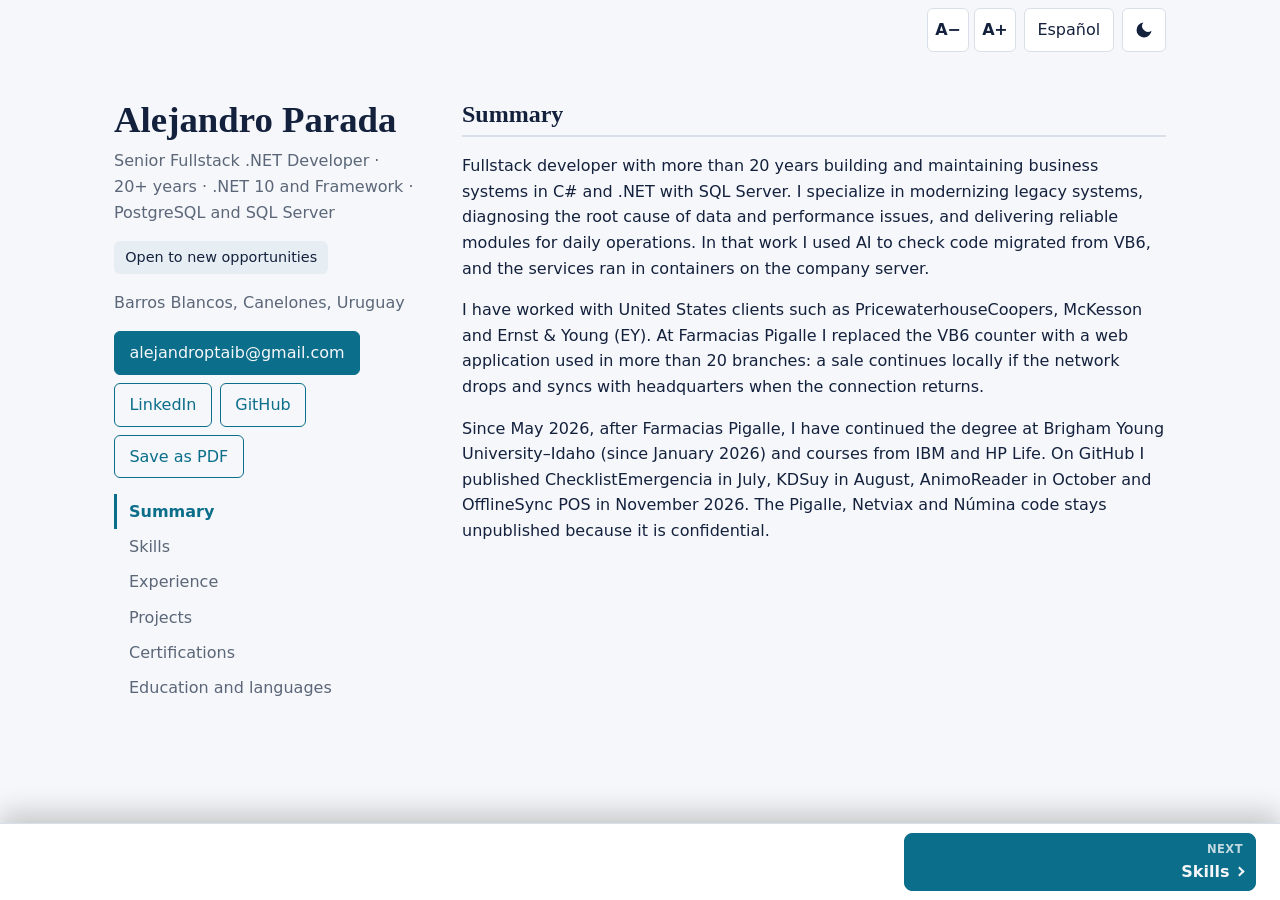
==== commit df582ae9: "Dejar en el CV el contexto de cada puesto y alinear el Word v7 con el sitio. Los escudos, el equipo " ====
--- a/en/index.html
+++ b/en/index.html
@@ -39,13 +39,13 @@
   <link rel="alternate" hreflang="en" href="https://alejandroparada.github.io/en/">
   <link rel="alternate" hreflang="x-default" href="https://alejandroparada.github.io/">
   <script src="../js/locale.js?v=20261109h"></script>
-  <link rel="stylesheet" href="../css/styles.css?v=20261110i">
+  <link rel="stylesheet" href="../css/styles.css?v=20261114o">
   <script src="../js/theme.js?v=20261109h"></script>
   <script src="../js/font-size.js?v=20261109h"></script>
-  <script src="../js/i18n.js?v=20261109h" defer></script>
+  <script src="../js/i18n.js?v=20261114o" defer></script>
   <script src="../js/data.js?v=20261110h" defer></script>
-  <script src="../js/content/en.js?v=20261111a" defer></script>
-  <script src="../js/templates.js?v=20261110h" defer></script>
+  <script src="../js/content/en.js?v=20261114q" defer></script>
+  <script src="../js/templates.js?v=20261114o" defer></script>
   <script src="../js/experience.js?v=20261110g" defer></script>
   <script src="../js/detail-sheet.js?v=20261109h" defer></script>
   <script src="../js/case-sheet.js?v=20261109h" defer></script>
@@ -53,8 +53,8 @@
   <script src="../js/location.js?v=20261110d" defer></script>
   <script src="../js/identity.js?v=20261110f" defer></script>
   <script src="../js/tabs.js?v=20261109h" defer></script>
-  <script src="../js/github.js?v=20261109h" defer></script>
-  <script src="../js/main.js?v=20261110i" defer></script>
+  <script src="../js/github.js?v=20261113h" defer></script>
+  <script src="../js/main.js?v=20261114m" defer></script>
   <script type="application/ld+json">
   {
     "@context": "https://schema.org",
@@ -157,7 +157,7 @@
         <h2>Summary</h2>
         <p>Fullstack developer with more than 20 years building and maintaining business systems in C# and .NET with SQL Server. I specialize in modernizing legacy systems, diagnosing the root cause of data and performance issues, and delivering reliable modules for daily operations. In that work I used AI to check code migrated from VB6, and the services ran in containers on the company server.</p>
         <p>I have worked with United States clients such as PricewaterhouseCoopers, McKesson and Ernst & Young (EY). At Farmacias Pigalle I replaced the VB6 counter with a web application used in more than 20 branches: a sale continues locally if the network drops and syncs with headquarters when the connection returns.</p>
-        <p>Since May 2026, after Farmacias Pigalle, I have continued the degree at Brigham Young University–Idaho (since January 2026) and courses from IBM and HP Life. On GitHub I published ChecklistEmergencia in July, KDSuy in August, Tesoros de Mi Alma in September and AnimoReader in October 2026. The Pigalle, Netviax and Númina code stays unpublished because it is confidential.</p>
+        <p>Since May 2026, after Farmacias Pigalle, I have continued the degree at Brigham Young University–Idaho (since January 2026) and courses from IBM and HP Life. On GitHub I published ChecklistEmergencia in July, KDSuy in August, AnimoReader in October and OfflineSync POS in November 2026. The Pigalle, Netviax and Númina code stays unpublished because it is confidential.</p>
       </section>
 
       <section id="skills">
--- a/css/styles.css
+++ b/css/styles.css
@@ -105,6 +105,18 @@
    Utilidades
    ========================================================================== */
 .muted { color: var(--mute); }
+
+.visually-hidden {
+  position: absolute;
+  width: 1px;
+  height: 1px;
+  padding: 0;
+  margin: -1px;
+  overflow: hidden;
+  clip: rect(0, 0, 0, 0);
+  white-space: nowrap;
+  border: 0;
+}
 
 .meta {
   margin: 0;
@@ -683,6 +695,122 @@
   font-size: .9rem;
 }
 
+.job-context {
+  display: flex;
+  flex-wrap: wrap;
+  align-items: center;
+  gap: .28rem .7rem;
+  margin-top: .4rem;
+  color: var(--mute);
+  font-size: .82rem;
+  font-weight: 500;
+  line-height: 1.3;
+}
+
+.job-maturity,
+.job-mode,
+.job-team,
+.job-legend li,
+.job-legend-modes > span {
+  display: inline-flex;
+  align-items: center;
+  gap: .28rem;
+}
+
+.shields {
+  display: inline-flex;
+  gap: 1px;
+  color: var(--acc);
+}
+
+.mark-icon,
+.mode-icon {
+  display: block;
+  flex: none;
+}
+
+.mark-icon { width: .78rem; height: .78rem; }
+
+.mode-icon { width: .9rem; height: .9rem; }
+
+.team-icon { width: 1rem; height: 1rem; }
+
+.job-team {
+  color: var(--ink);
+  font-variant-numeric: tabular-nums;
+}
+
+.context-arrow {
+  margin: 0 .12rem;
+  color: var(--ink);
+  font-size: .85rem;
+  line-height: 1;
+}
+
+.context-bar {
+  color: var(--mute);
+  font-weight: 400;
+  line-height: 1;
+}
+
+.job-legend {
+  margin: 0 0 .35rem;
+  border: 0;
+  background: none;
+  color: var(--mute);
+  font-size: .8rem;
+}
+
+.job-legend summary {
+  width: fit-content;
+  color: var(--mute);
+  cursor: pointer;
+  list-style: none;
+}
+
+.job-legend summary::-webkit-details-marker { display: none; }
+
+.job-legend summary::before {
+  content: "";
+  display: inline-block;
+  width: .4rem;
+  height: .4rem;
+  margin-right: .4rem;
+  border-right: 1.5px solid currentColor;
+  border-bottom: 1.5px solid currentColor;
+  transform: rotate(-45deg) translateY(-.1rem);
+  vertical-align: middle;
+}
+
+.job-legend[open] summary::before { transform: rotate(45deg) translateY(-.1rem); }
+
+.job-legend-body {
+  margin-top: .45rem;
+  padding: .6rem .75rem;
+  border: 1px solid var(--line);
+  border-radius: var(--radius);
+  background: var(--panel);
+}
+
+.job-legend-lead {
+  margin: 0 0 .45rem;
+  color: var(--ink);
+  font-size: .82rem;
+  line-height: 1.35;
+}
+
+.job-legend ol,
+.job-legend-modes {
+  display: flex;
+  flex-wrap: wrap;
+  gap: .4rem .9rem;
+  margin: 0;
+  padding: 0;
+  list-style: none;
+}
+
+.job-legend-modes { margin-top: .55rem; }
+
 .parallel {
   display: inline-block;
   margin-top: .35rem;
@@ -864,7 +992,9 @@
 
 /* Botón de puesto */
 .jb {
-  display: block;
+  display: flex;
+  align-items: flex-start;
+  gap: .45rem .8rem;
   width: 100%;
   padding: .7rem .9rem;
   border: 0;
@@ -877,6 +1007,37 @@
   cursor: pointer;
 }
 
+.job-main {
+  flex: 1 1 50%;
+  min-width: 0;
+}
+
+.jb > .job-context {
+  flex: 1 1 50%;
+  max-width: 50%;
+  margin-top: .05rem;
+  flex-direction: column;
+  align-items: flex-start;
+  text-align: left;
+  gap: .32rem;
+}
+
+.jb > .job-context .job-maturity,
+.jb > .job-context .job-mode,
+.jb > .job-context .job-team {
+  justify-content: flex-start;
+}
+
+.job-context-sheet {
+  flex-direction: row;
+  flex-wrap: wrap;
+  align-items: center;
+  max-width: none;
+  margin-top: .15rem;
+  gap: .2rem .45rem;
+  text-align: left;
+}
+
 .job-id {
   display: flex;
   flex-direction: column;
@@ -903,6 +1064,16 @@
   font-size: .9rem;
   font-weight: 400;
 }
+
+.job-gap {
+  margin: .15rem 0 .55rem;
+  padding: .15rem 0 .45rem;
+  border-bottom: 1px solid var(--line);
+}
+
+.job-gap p { margin: 0; }
+
+.job-gap .meta { margin-bottom: .15rem; }
 
 .sheet-title .job-company,
 .case-head .job-company {
@@ -1346,14 +1517,21 @@
    ========================================================================== */
 @media print {
   :root,
-  :root[data-theme] { color-scheme: light; }
+  :root[data-theme],
+  :root[data-theme="light"],
+  :root[data-theme="dark"] { color-scheme: light !important; }
   body {
     background: #fff;
     color: #000;
     padding-bottom: 0;
   }
-  .wrap { display: block; }
+  .wrap {
+    display: block;
+    padding-block: 0;
+  }
+  section { margin-bottom: 1.4rem; }
   #main > section[hidden] { display: block !important; }
+  .mast,
   .topbar,
   .identity-toggle,
   .order-toggle,
@@ -1365,29 +1543,86 @@
   .map-drawer,
   .map-backdrop,
   .pager,
+  .actions,
   .btn,
   .skip-link,
   .sheet,
   .case-sheet,
   .case-backdrop,
-  .more > summary { display: none; }
+  .case-handle,
+  .more > summary,
+  #main .tag.muted { display: none !important; }
   .case-print {
     display: block;
-    margin: .2rem 0 .9rem;
-    padding-left: 2.2rem;
+    margin: .15rem 0 1rem;
+    padding-left: 0;
   }
   .case-section,
-  .case-metric { break-inside: avoid; }
-  .contact-print { display: block; }
-  html.show-identity .profile { display: block; }
+  .case-metric,
+  .card,
+  .timeline-item { break-inside: avoid; }
+  .case-metric b { white-space: normal; }
+  .contact-print { display: block; color: #000; }
+  .profile,
+  html.show-identity .profile { display: block !important; }
+  aside,
+  .mast { position: static !important; }
   .location-text { display: block; }
   .job-details {
     display: block;
-    margin: .3rem 0 .6rem;
-    padding-left: 2.2rem;
-  }
-  .jb { cursor: default; }
-  .dec,
-  .card,
-  .timeline-item { break-inside: avoid; }
-}
+    margin: .25rem 0 .7rem;
+    padding-left: 0;
+  }
+  .job-legend summary { display: none; }
+  .job-legend { margin: 0 0 .8rem; color: #000; }
+  .job-legend-body {
+    display: block !important;
+    background: none;
+    border-color: #ccc;
+  }
+  .job-legend li,
+  .job-legend-modes > span { break-inside: avoid; }
+  .jb {
+    display: flex;
+    align-items: flex-start;
+    gap: .4rem 1.2rem;
+    width: 100%;
+    margin: 0;
+    padding: .55rem 0 .1rem;
+    border: 0;
+    background: none;
+    color: #000;
+    cursor: default;
+    break-inside: avoid;
+  }
+  .job-main { flex: 1 1 58%; }
+  .jb > .job-context {
+    flex: 0 1 42%;
+    max-width: 42%;
+    margin: 0;
+    color: #000;
+  }
+  .dec {
+    margin: 0 0 .3rem;
+    border: 0;
+    background: none;
+    break-inside: auto;
+  }
+  .dec summary {
+    padding: .35rem 0 .1rem;
+    cursor: default;
+  }
+  .dec summary::before { display: none; }
+  .dec-body { padding: 0; }
+  .job-gap {
+    color: #000;
+    border-bottom-color: #ccc;
+    break-inside: avoid;
+  }
+  .shields,
+  .mode-icon,
+  .team-icon {
+    -webkit-print-color-adjust: exact;
+    print-color-adjust: exact;
+  }
+}
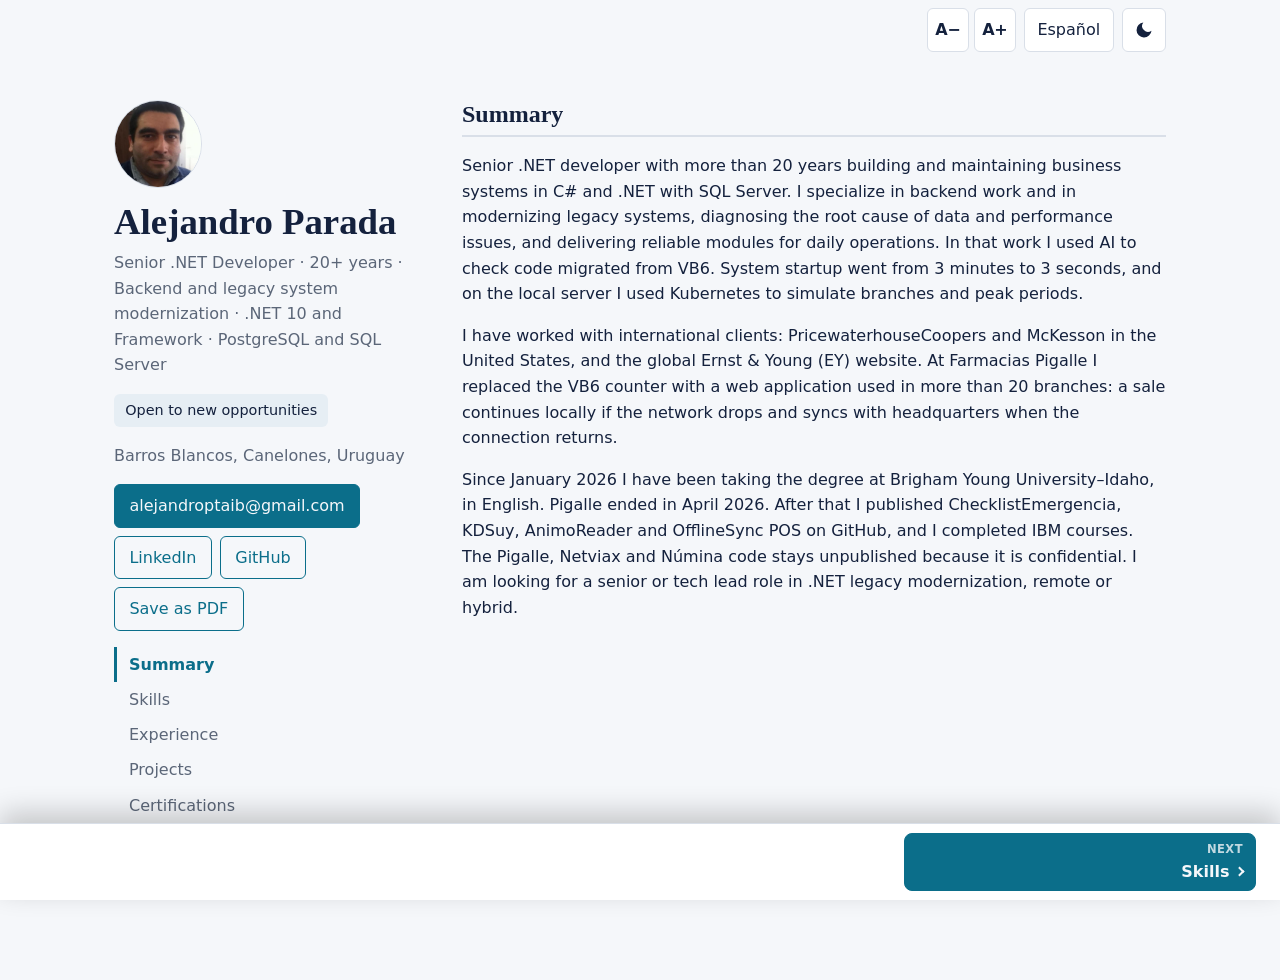
==== commit 35c3f747: "Alinear el CV con el perfil .NET senior: métricas, Kubernetes local, B2 y foto de perfil. Co-authore" ====
--- a/en/index.html
+++ b/en/index.html
@@ -15,23 +15,25 @@
   </script>
   <style>html.lang-pending body{visibility:hidden}</style>
   <meta name="viewport" content="width=device-width, initial-scale=1, viewport-fit=cover">
-  <title>Alejandro Parada · Senior Fullstack .NET Developer</title>
-  <meta name="description" content="Senior Fullstack .NET Developer with 20+ years of experience. Legacy system modernization, .NET 10, PostgreSQL and SQL Server.">
+  <title>Alejandro Parada · Senior .NET Developer</title>
+  <meta name="description" content="Senior .NET Developer with 20+ years of experience. Backend and legacy system modernization, .NET 10, PostgreSQL and SQL Server.">
   <meta name="author" content="Alejandro Parada">
   <meta name="robots" content="index, follow, max-snippet:-1, max-image-preview:large">
   <link rel="canonical" href="https://alejandroparada.github.io/en/">
   <meta property="og:type" content="profile">
   <meta property="og:site_name" content="Alejandro Parada">
-  <meta property="og:title" content="Alejandro Parada · Senior Fullstack .NET Developer">
-  <meta property="og:description" content="Senior Fullstack .NET Developer with 20+ years of experience. Legacy system modernization, .NET 10, PostgreSQL and SQL Server.">
+  <meta property="og:title" content="Alejandro Parada · Senior .NET Developer">
+  <meta property="og:description" content="Senior .NET Developer with 20+ years of experience. Backend and legacy system modernization, .NET 10, PostgreSQL and SQL Server.">
   <meta property="og:url" content="https://alejandroparada.github.io/en/">
   <meta property="og:locale" content="en_US">
   <meta property="og:locale:alternate" content="es_UY">
   <meta property="profile:first_name" content="Alejandro">
   <meta property="profile:last_name" content="Parada">
-  <meta name="twitter:card" content="summary">
-  <meta name="twitter:title" content="Alejandro Parada · Senior Fullstack .NET Developer">
-  <meta name="twitter:description" content="Senior Fullstack .NET Developer with 20+ years of experience. Legacy system modernization, .NET 10, PostgreSQL and SQL Server.">
+  <meta property="og:image" content="https://alejandroparada.github.io/img/alejandro.jpg">
+  <meta name="twitter:card" content="summary_large_image">
+  <meta name="twitter:image" content="https://alejandroparada.github.io/img/alejandro.jpg">
+  <meta name="twitter:title" content="Alejandro Parada · Senior .NET Developer">
+  <meta name="twitter:description" content="Senior .NET Developer with 20+ years of experience. Backend and legacy system modernization, .NET 10, PostgreSQL and SQL Server.">
   <meta name="color-scheme" content="light dark">
   <meta name="theme-color" content="#f5f7fa" media="(prefers-color-scheme: light)">
   <meta name="theme-color" content="#0e1420" media="(prefers-color-scheme: dark)">
@@ -39,12 +41,12 @@
   <link rel="alternate" hreflang="en" href="https://alejandroparada.github.io/en/">
   <link rel="alternate" hreflang="x-default" href="https://alejandroparada.github.io/">
   <script src="../js/locale.js?v=20261109h"></script>
-  <link rel="stylesheet" href="../css/styles.css?v=20261114o">
+  <link rel="stylesheet" href="../css/styles.css?v=20261117c">
   <script src="../js/theme.js?v=20261109h"></script>
   <script src="../js/font-size.js?v=20261109h"></script>
   <script src="../js/i18n.js?v=20261114o" defer></script>
   <script src="../js/data.js?v=20261110h" defer></script>
-  <script src="../js/content/en.js?v=20261114q" defer></script>
+  <script src="../js/content/en.js?v=20261117d" defer></script>
   <script src="../js/templates.js?v=20261114o" defer></script>
   <script src="../js/experience.js?v=20261110g" defer></script>
   <script src="../js/detail-sheet.js?v=20261109h" defer></script>
@@ -65,8 +67,9 @@
       "@type": "Person",
       "@id": "https://alejandroparada.github.io/#alejandro-parada",
       "name": "Alejandro Parada",
-      "jobTitle": "Senior Fullstack .NET Developer",
-      "description": "Senior Fullstack .NET Developer with 20+ years of experience. Legacy system modernization, .NET 10, PostgreSQL and SQL Server.",
+      "image": "https://alejandroparada.github.io/img/alejandro.jpg",
+      "jobTitle": "Senior .NET Developer",
+      "description": "Senior .NET Developer with 20+ years of experience. Backend and legacy system modernization, .NET 10, PostgreSQL and SQL Server.",
       "url": "https://alejandroparada.github.io/en/",
       "address": {
         "@type": "PostalAddress",
@@ -111,8 +114,9 @@
   <div class="wrap">
     <aside>
       <div class="profile">
+      <img class="portrait" src="../img/alejandro.jpg" width="88" height="88" alt="Alejandro Parada">
       <h1>Alejandro Parada</h1>
-      <p class="tag muted">Senior Fullstack .NET Developer · 20+ years · .NET 10 and Framework · PostgreSQL and SQL Server</p>
+      <p class="tag muted">Senior .NET Developer · 20+ years · Backend and legacy system modernization · .NET 10 and Framework · PostgreSQL and SQL Server</p>
       <p class="badge">Open to new opportunities</p>
       <address class="tag muted location-text">Barros Blancos, Canelones, Uruguay</address>
       <button type="button" class="location" data-map-open aria-controls="map-drawer" aria-expanded="false">Barros Blancos, Canelones, Uruguay</button>
@@ -155,9 +159,9 @@
     <main id="main" tabindex="-1">
       <section id="summary" data-home>
         <h2>Summary</h2>
-        <p>Fullstack developer with more than 20 years building and maintaining business systems in C# and .NET with SQL Server. I specialize in modernizing legacy systems, diagnosing the root cause of data and performance issues, and delivering reliable modules for daily operations. In that work I used AI to check code migrated from VB6, and the services ran in containers on the company server.</p>
-        <p>I have worked with United States clients such as PricewaterhouseCoopers, McKesson and Ernst & Young (EY). At Farmacias Pigalle I replaced the VB6 counter with a web application used in more than 20 branches: a sale continues locally if the network drops and syncs with headquarters when the connection returns.</p>
-        <p>Since May 2026, after Farmacias Pigalle, I have continued the degree at Brigham Young University–Idaho (since January 2026) and courses from IBM and HP Life. On GitHub I published ChecklistEmergencia in July, KDSuy in August, AnimoReader in October and OfflineSync POS in November 2026. The Pigalle, Netviax and Númina code stays unpublished because it is confidential.</p>
+        <p>Senior .NET developer with more than 20 years building and maintaining business systems in C# and .NET with SQL Server. I specialize in backend work and in modernizing legacy systems, diagnosing the root cause of data and performance issues, and delivering reliable modules for daily operations. In that work I used AI to check code migrated from VB6. System startup went from 3 minutes to 3 seconds, and on the local server I used Kubernetes to simulate branches and peak periods.</p>
+        <p>I have worked with international clients: PricewaterhouseCoopers and McKesson in the United States, and the global Ernst & Young (EY) website. At Farmacias Pigalle I replaced the VB6 counter with a web application used in more than 20 branches: a sale continues locally if the network drops and syncs with headquarters when the connection returns.</p>
+        <p>Since January 2026 I have been taking the degree at Brigham Young University–Idaho, in English. Pigalle ended in April 2026. After that I published ChecklistEmergencia, KDSuy, AnimoReader and OfflineSync POS on GitHub, and I completed IBM courses. The Pigalle, Netviax and Númina code stays unpublished because it is confidential. I am looking for a senior or tech lead role in .NET legacy modernization, remote or hybrid.</p>
       </section>
 
       <section id="skills">
--- a/css/styles.css
+++ b/css/styles.css
@@ -88,6 +88,16 @@
   font-size: clamp(1.9rem, 1.5rem + 2vw, 2.3rem);
   line-height: 1.1;
   margin-bottom: .5rem;
+}
+
+.portrait {
+  display: block;
+  width: 5.5rem;
+  height: 5.5rem;
+  margin-bottom: .85rem;
+  border: 1px solid var(--line);
+  border-radius: 50%;
+  object-fit: cover;
 }
 
 h2 {
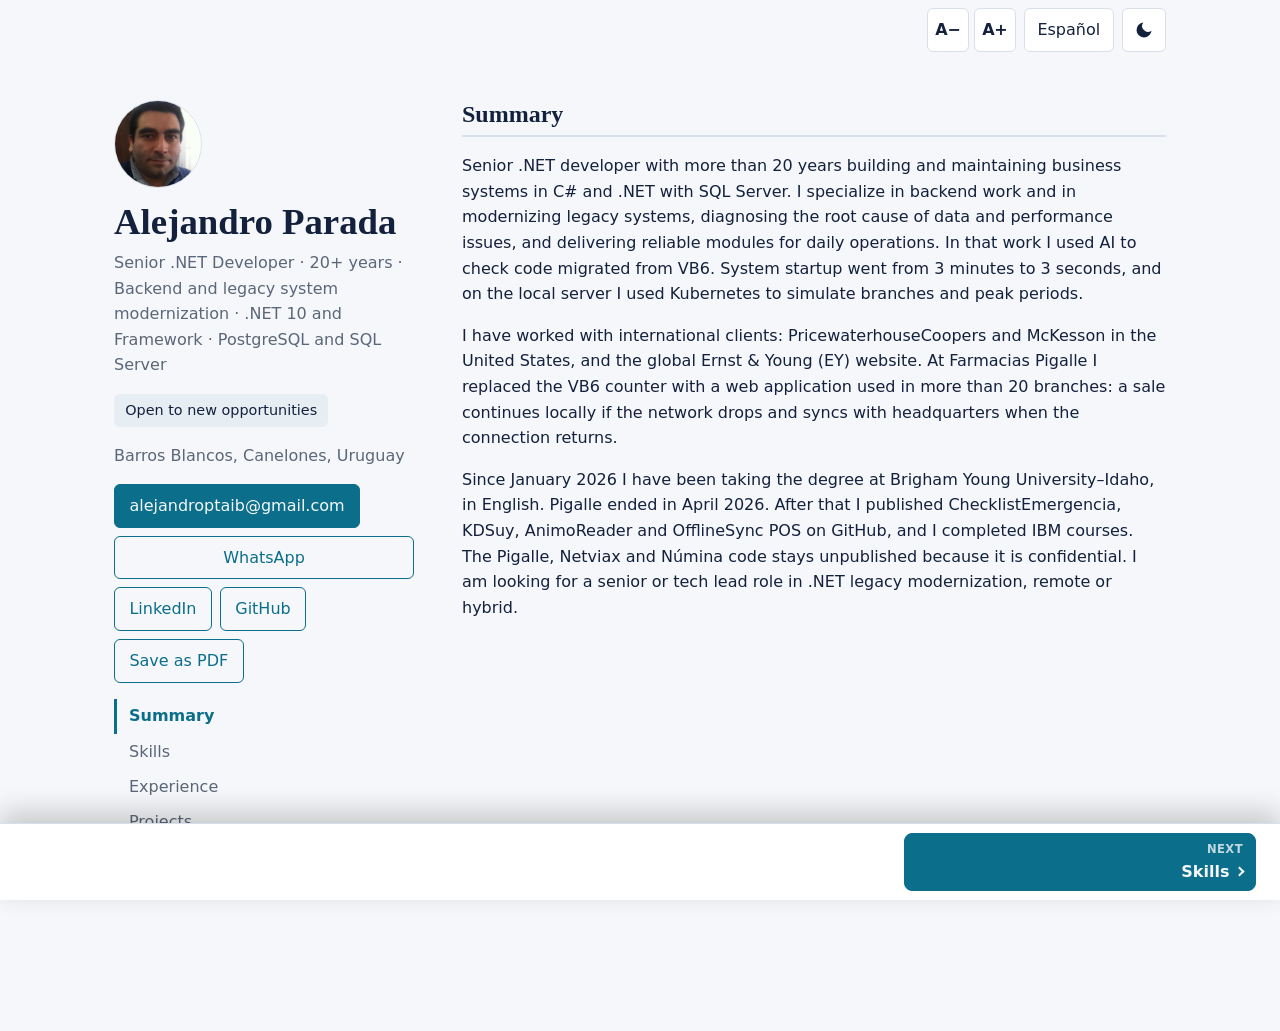
==== commit 7f43a3ec: "Mostrar el enlace de WhatsApp en el escritorio. Co-authored-by: Cursor <cursoragent@cursor.com>" ====
--- a/en/index.html
+++ b/en/index.html
@@ -41,12 +41,12 @@
   <link rel="alternate" hreflang="en" href="https://alejandroparada.github.io/en/">
   <link rel="alternate" hreflang="x-default" href="https://alejandroparada.github.io/">
   <script src="../js/locale.js?v=20261109h"></script>
-  <link rel="stylesheet" href="../css/styles.css?v=20261117c">
+  <link rel="stylesheet" href="../css/styles.css?v=20261118a">
   <script src="../js/theme.js?v=20261109h"></script>
   <script src="../js/font-size.js?v=20261109h"></script>
   <script src="../js/i18n.js?v=20261114o" defer></script>
-  <script src="../js/data.js?v=20261110h" defer></script>
-  <script src="../js/content/en.js?v=20261117d" defer></script>
+  <script src="../js/data.js?v=20261117e" defer></script>
+  <script src="../js/content/en.js?v=20261117e" defer></script>
   <script src="../js/templates.js?v=20261114o" defer></script>
   <script src="../js/experience.js?v=20261110g" defer></script>
   <script src="../js/detail-sheet.js?v=20261109h" defer></script>
--- a/css/styles.css
+++ b/css/styles.css
@@ -528,12 +528,15 @@
 }
 
 /* La ubicación y los iconos de contacto solo cambian de medida en la vista angosta.
-   En desktop .contact-row se disuelve y WhatsApp queda fuera, así los botones no se mueven. */
+   En desktop .contact-row se disuelve. WhatsApp ocupa su propia fila para no apretar LinkedIn y GitHub. */
 .location { display: none; }
 
 .contact-row { display: contents; }
 
-[data-contact="whatsapp"] { display: none; }
+[data-contact="whatsapp"] {
+  display: inline-flex;
+  flex: 1 0 100%;
+}
 
 .contact-icon {
   display: none;
